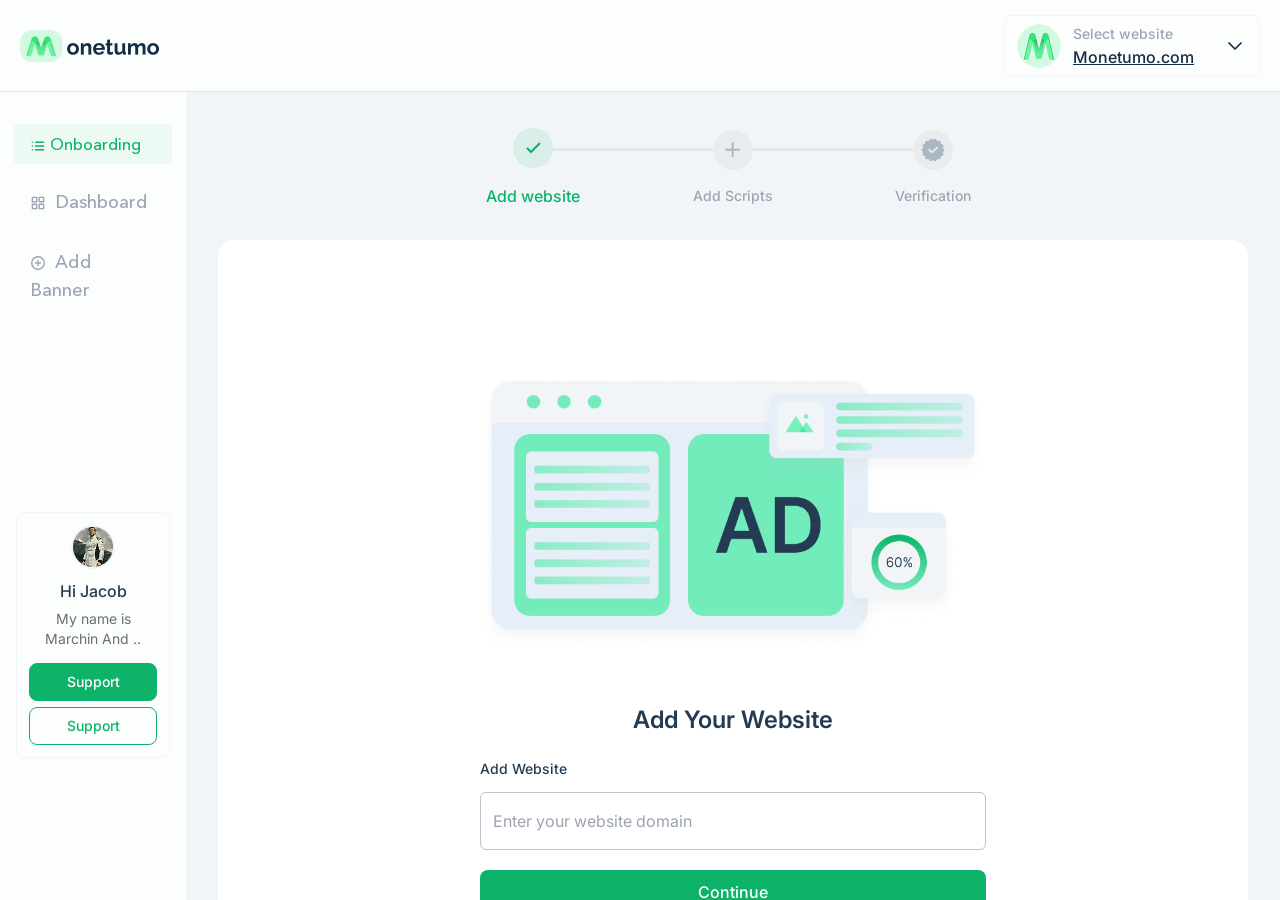
==== src/add-website.html @ 699608ba "first commit" ====
<!DOCTYPE html>
<html lang="en">
  <head>
    <meta charset="UTF-8" />
    <meta name="viewport" content="width=device-width, initial-scale=1.0" />
    <link rel="stylesheet" href="./output.css" />
    <title>Monetumo | Add Website</title>
    <!-- Favicon -->
    <link
      rel="icon"
      href="./images/fav.svg"
      sizes="16x16 32x32 48x48"
      type="image/x-icon"
    />
    <link
      rel="icon"
      href="./images/fav-16.png"
      sizes="16x16"
      type="image/png"
    />
    <link
      rel="icon"
      href="./images/fav-32.png"
      sizes="32x32"
      type="image/png"
    />
    <link
      rel="icon"
      href="./images/fav-32.png"
      sizes="192x192"
      type="image/png"
    />
    <link rel="preconnect" href="https://fonts.googleapis.com" />
    <link rel="preconnect" href="https://fonts.gstatic.com" crossorigin />
    <link
      href="https://fonts.googleapis.com/css2?family=Inter:ital,opsz,wght@0,14..32,100..900;1,14..32,100..900&display=swap"
      rel="stylesheet"
    />
    <style>
      @font-face {
        font-family: "Avenir Next Cyr Medium";
        src: url("./font/Avenir Next Cyr Medium.ttf") format("truetype");
      }
      body {
        font-family: "Inter", sans-serif;
      }
      .bg-custom-white {
        background-color: #fcfefd !important;
      }
      #profileMenu {
        z-index: 999 !important;
      }
    </style>
  </head>

  <body class="h-screen overflow-hidden bg-[#F1F5F8]">
    <!-- Header -->
    <header
      id="header"
      class="fixed top-0 left-0 right-0 h-[92px] bg-custom-white z-50 flex items-center justify-between px-5 border-b border-gray-200 transition-transform duration-300"
    >
      <div
        class="w-full flex justify-between items-center h-[76px] md:h-[92px]"
      >
        <!-- logo -->
        <div class="flex flex-row items-center gap-4">
          <button id="menuBtn" class="md:hidden">
            <svg
              xmlns="http://www.w3.org/2000/svg"
              width="24"
              height="24"
              viewBox="0 0 24 24"
              fill="none"
            >
              <path
                d="M21 12H3"
                stroke="#132D46"
                stroke-width="2"
                stroke-linecap="round"
                stroke-linejoin="round"
              />
              <path
                d="M21 6H3"
                stroke="#132D46"
                stroke-width="2"
                stroke-linecap="round"
                stroke-linejoin="round"
              />
              <path
                d="M21 18H3"
                stroke="#132D46"
                stroke-width="2"
                stroke-linecap="round"
                stroke-linejoin="round"
              />
            </svg>
          </button>

          <a href="#" class="inline-block md:hidden"
            ><img src="./images/mobile-logos.png" alt="dashboard-logo"
          /></a>
          <a href="#" class="hidden md:inline-block"
            ><img src="./images/dashboard-logo.png" alt="dashboard-logo"
          /></a>
        </div>
        <!-- dropdown -->
        <div class="relative w-64 md:inline-block hidden" id="dropdownWrapper">
          <!-- Dropdown Button -->
          <button
            id="dropdownBtn"
            class="flex items-center justify-between w-full px-3 py-2 bg-white border border-[#F1F5F8] rounded-lg text-gray-700 max-w-[256px]"
          >
            <div id="dropdownLabel" class="flex items-center justify-start">
              <div class="mr-3">
                <img
                  src="./images/profile.png"
                  class="w-[44px] h-[44px] rounded-full"
                  alt=""
                />
              </div>
              <div class="flex flex-col items-start gap-[8px]">
                <span
                  class="text-[#9EA4B4] text-sm font-medium text-start leading-none"
                  >Select website</span
                >
                <span
                  class="text-[#132D46] text-base font-medium text-start leading-none underline decoration decoration-offset-6"
                  >Monetumo.com</span
                >
              </div>
            </div>
            <svg
              id="dropdownIcon"
              class="w-6 h-6 text-gray-500 transform transition-transform duration-200"
              fill="none"
              stroke="currentColor"
              viewBox="0 0 28 28"
            >
              <path
                d="M7 10.5L14 17.5L21 10.5"
                stroke="#132D46"
                stroke-width="2"
                stroke-linecap="round"
                stroke-linejoin="round"
              />
            </svg>
          </button>

          <!-- Dropdown Menu -->
          <div
            id="dropdownMenu"
            class="absolute left-0 w-full mt-2 bg-custom-white rounded-lg shadow-lg hidden z-10"
          >
            <!-- Option -->
            <button
              class="flex items-center justify-start gap-3 rounded-t-lg w-full p-3 hover:bg-gray-100"
            >
              <div class="">
                <img
                  src="./images/profile.png"
                  class="w-[44px] h-[44px] rounded-full"
                  alt=""
                />
              </div>
              <div class="flex flex-col items-start gap-[8px]">
                <span
                  class="text-[#6A6E79] text-base font-normal text-start leading-none"
                  >Monetumo.com</span
                >
              </div>
            </button>

            <button
              class="flex items-center gap-3 w-full p-3 bg-[#9EA4B4]/10 hover:bg-[#9EA4B4]/10"
            >
              <div class="">
                <img
                  src="./images/profile.png"
                  class="w-[44px] h-[44px] rounded-full"
                  alt=""
                />
              </div>
              <div class="flex flex-col items-start gap-[8px]">
                <span
                  class="text-[#132D46] text-base font-medium text-start leading-none underline decoration decoration-offset-6"
                  >Monetumo.com</span
                >
              </div>
            </button>

            <button
              class="flex items-center gap-3 w-full p-3 hover:bg-gray-100"
            >
              <div class="">
                <img
                  src="./images/profile.png"
                  class="w-[44px] h-[44px] rounded-full"
                  alt=""
                />
              </div>
              <div class="flex flex-col items-start gap-[8px]">
                <span
                  class="text-[#6A6E79] text-base font-normal text-start leading-none"
                  >Monetumo.com</span
                >
              </div>
            </button>

            <!-- Add New -->
            <button
              class="w-full px-3 py-2 text-base text-[#ffffff] bg-[#0DB368] rounded-lg hover:bg-green-600"
            >
              + Add New
            </button>
          </div>
        </div>
        <!-- Dropdown Component -->
        <div class="relative max-w-[160px] md:hidden dropdown-wrapper">
          <!-- Dropdown Button -->
          <button
            class="flex items-end justify-end w-full placeholder:bg-white rounded-lg max-w-[160px] dropdown-btn"
          >
            <div class="flex items-center justify-start">
              <div>
                <img
                  src="./images/property-profile.png"
                  class="w-[44px] h-[44px] rounded-full"
                  alt=""
                />
              </div>
            </div>
          </button>

          <!-- Dropdown Menu -->
          <div
            class="absolute bg-custom-white right-0 w-full mt-3 bg-white rounded-lg hidden dropdown-menu shadow-sm z-10 min-w-[160px]"
          >
            <button
              class="flex items-center justify-start rounded-t-lg w-full py-3 px-4 hover:bg-[#F1F5F8]"
            >
              <span
                class="text-[#132D46] text-sm font-medium text-start leading-none"
                >Profile</span
              >
            </button>
            <button
              class="flex items-center w-full rounded-b-lg py-3 px-4 hover:bg-[#F1F5F8]"
            >
              <span
                class="text-[#132D46] text-sm font-medium text-start leading-none"
                >Setting</span
              >
            </button>
          </div>
        </div>
      </div>
    </header>
    <!-- Mobile Off-Canvas Menu -->
    <div id="mobileMenu" class="fixed inset-0 bg-custom-white hidden z-50">
      <!-- Menu Panel -->
      <div
        id="menuPanel"
        class="absolute top-0 left-0 h-screen w-full bg-white transform -translate-x-full transition-transform duration-300 flex flex-col px-4 pb-4 pt-4"
      >
        <!-- Header inside Menu Panel -->
        <div
          class="relative flex justify-between items-center h-[76px] w-full pb-4 border-b border-[#E6EFF7]/70"
        >
          <!-- Logo and Close Button -->
          <div class="flex flex-row items-center gap-4">
            <button id="closeMenu" class="w-6 h-6">
              <svg
                xmlns="http://www.w3.org/2000/svg"
                width="24"
                height="24"
                viewBox="0 0 24 24"
                fill="none"
              >
                <path
                  d="M18 6L6 18"
                  stroke="#132D46"
                  stroke-width="2"
                  stroke-linecap="round"
                  stroke-linejoin="round"
                />
                <path
                  d="M6 6L18 18"
                  stroke="#132D46"
                  stroke-width="2"
                  stroke-linecap="round"
                  stroke-linejoin="round"
                />
              </svg>
            </button>
            <a href="#" class="inline-block md:hidden">
              <img
                src="./images/mobile-logos.png"
                alt="dashboard-logo"
                class="h-8"
              />
            </a>
          </div>

          <!-- Profile Dropdown -->
          <div class="relative">
            <button id="profileBtn" class="rounded-full">
              <div>
                <img
                  src="./images/property-profile.png"
                  class="w-[44px] h-[44px] rounded-full"
                  alt=""
                />
              </div>
            </button>
            <div
              id="profileMenu"
              class="absolute right-0 mt-3 w-40 bg-custom-white rounded-lg shadow-lg hidden transition-all duration-200"
            >
              <button
                class="w-full py-3 px-4 text-sm bg-custom-white hover:bg-gray-100 rounded-t-lg text-left"
              >
                Profile
              </button>
              <button
                class="w-full py-3 px-4 text-sm bg-custom-white hover:bg-gray-100 rounded-b-lg text-left"
              >
                Settings
              </button>
            </div>
          </div>
        </div>

        <!-- Menu Links -->
        <nav class="pt-8 pb-4 h-full relative">
          <div class="flex flex-col space-y-3">
            <a
              href="#"
              class="block text-base text-[#0DB368] hover:text-[#9EA4B4] group px-4 py-2 rounded-[4px] bg-[rgb(13_179_104_/_6%)]"
              ><svg
                xmlns="http://www.w3.org/2000/svg"
                viewBox="0 0 16 17"
                fill="none"
                class="w-4 h-4 stroke-[#0DB368] inline-block mr-[4px]"
              >
                <path
                  d="M5.3335 4.5H14.0002"
                  stroke-width="1.5"
                  stroke-linecap="round"
                  stroke-linejoin="round"
                />
                <path
                  d="M5.3335 8.5H14.0002"
                  stroke-width="1.5"
                  stroke-linecap="round"
                  stroke-linejoin="round"
                />
                <path
                  d="M5.3335 12.5H14.0002"
                  stroke-width="1.5"
                  stroke-linecap="round"
                  stroke-linejoin="round"
                />
                <path
                  d="M2 4.5H2.00667"
                  stroke-width="1.5"
                  stroke-linecap="round"
                  stroke-linejoin="round"
                />
                <path
                  d="M2 8.5H2.00667"
                  stroke-width="1.5"
                  stroke-linecap="round"
                  stroke-linejoin="round"
                />
                <path
                  d="M2 12.5H2.00667"
                  stroke-width="1.5"
                  stroke-linecap="round"
                  stroke-linejoin="round"
                /></svg
              ><span class="font-avenir">Onboarding</span></a
            >
            <a
              href="#"
              class="block text-lg hover:text-base text-[#9EA4B4] hover:text-[#0DB368] group px-4 py-2 rounded-[4px] hover:bg-[rgb(13_179_104_/_6%)]"
            >
              <svg
                xmlns="http://www.w3.org/2000/svg"
                viewBox="0 0 16 17"
                fill="none"
                class="w-4 h-4 stroke-[#9EA4B4] group-hover:stroke-[#0DB368] inline-block mr-[4px]"
              >
                <path
                  d="M6.66667 2.5H2V7.16667H6.66667V2.5Z"
                  stroke-width="1.5"
                  stroke-linecap="round"
                  stroke-linejoin="round"
                />
                <path
                  d="M14.0002 2.5H9.3335V7.16667H14.0002V2.5Z"
                  stroke-width="1.5"
                  stroke-linecap="round"
                  stroke-linejoin="round"
                />
                <path
                  d="M14.0002 9.83337H9.3335V14.5H14.0002V9.83337Z"
                  stroke-width="1.5"
                  stroke-linecap="round"
                  stroke-linejoin="round"
                />
                <path
                  d="M6.66667 9.83337H2V14.5H6.66667V9.83337Z"
                  stroke-width="1.5"
                  stroke-linecap="round"
                  stroke-linejoin="round"
                />
              </svg>
              <span class="font-avenir">Dashboard</span></a
            >
            <a
              href="#"
              class="block text-lg hover:text-base text-[#9EA4B4] hover:text-[#0DB368] group px-4 py-2 rounded-[4px] hover:bg-[rgb(13_179_104_/_6%)]"
            >
              <svg
                xmlns="http://www.w3.org/2000/svg"
                viewBox="0 0 16 17"
                fill="none"
                class="w-4 h-4 stroke-[#9EA4B4] group-hover:stroke-[#0DB368] inline-block mr-[4px]"
              >
                <path
                  d="M8.00016 15.1667C11.6821 15.1667 14.6668 12.1819 14.6668 8.50004C14.6668 4.81814 11.6821 1.83337 8.00016 1.83337C4.31826 1.83337 1.3335 4.81814 1.3335 8.50004C1.3335 12.1819 4.31826 15.1667 8.00016 15.1667Z"
                  stroke-width="1.5"
                  stroke-linecap="round"
                  stroke-linejoin="round"
                />
                <path
                  d="M8 5.83337V11.1667"
                  stroke-width="1.5"
                  stroke-linecap="round"
                  stroke-linejoin="round"
                />
                <path
                  d="M5.3335 8.5H10.6668"
                  stroke-width="1.5"
                  stroke-linecap="round"
                  stroke-linejoin="round"
                />
              </svg>
              <span class="font-avenir">Add Banner</span></a
            >
          </div>
          <div class="mt-8 absolute left-0 bottom-4 w-full">
            <div
              class="border border-[#F1F5F8] p-4 rounded-lg bg-white w-full flex flex-col items-center gap-[12px]"
            >
              <div class="flex flex-col items-center">
                <div>
                  <img src="./images/profile-picture.png" alt="rocket" />
                </div>
                <h4
                  class="text-[#243C53] text-base font-medium mt-[12px] mb-[4px]"
                >
                  Hi Jacob
                </h4>
                <p class="text-[#6A6E79] text-sm font-normal text-center">
                  My name is Marchin And ..
                </p>
              </div>
              <div class="space-y-[6px] text-center w-full">
                <a
                  href="#"
                  class="bg-[#0DB368] text-[#ffffff] font-medium text-sm text-white rounded-lg py-2 w-full text-center block border border-[#0DB368]"
                >
                  Support
                </a>
                <a
                  href="#"
                  class="bg-white text-[#0DB368] font-medium text-sm text-white rounded-lg py-2 w-full text-center block border border-[#0DB368]"
                >
                  Support
                </a>
              </div>
            </div>
          </div>
        </nav>
      </div>
    </div>

    <!-- main -->
    <div class="flex pt-[92px] h-full">
      <!-- Sidebar -->
      <aside
        class="hidden md:block w-[186px] fixed top-[76px] md:top-[92px] left-0 h-[calc(100vh-76px)] md:h-[calc(100vh-92px)] bg-custom-white overflow-y-auto z-10"
      >
        <nav class="px-[14px] py-[32px] h-full relative">
          <div class="flex flex-col space-y-4">
            <a
              href="#"
              class="block text-base text-[#0DB368] hover:text-[#9EA4B4] group px-4 py-2 rounded-[4px] bg-[rgb(13_179_104_/_6%)]"
              ><svg
                xmlns="http://www.w3.org/2000/svg"
                viewBox="0 0 16 17"
                fill="none"
                class="w-4 h-4 stroke-[#0DB368] inline-block mr-[4px]"
              >
                <path
                  d="M5.3335 4.5H14.0002"
                  stroke-width="1.5"
                  stroke-linecap="round"
                  stroke-linejoin="round"
                />
                <path
                  d="M5.3335 8.5H14.0002"
                  stroke-width="1.5"
                  stroke-linecap="round"
                  stroke-linejoin="round"
                />
                <path
                  d="M5.3335 12.5H14.0002"
                  stroke-width="1.5"
                  stroke-linecap="round"
                  stroke-linejoin="round"
                />
                <path
                  d="M2 4.5H2.00667"
                  stroke-width="1.5"
                  stroke-linecap="round"
                  stroke-linejoin="round"
                />
                <path
                  d="M2 8.5H2.00667"
                  stroke-width="1.5"
                  stroke-linecap="round"
                  stroke-linejoin="round"
                />
                <path
                  d="M2 12.5H2.00667"
                  stroke-width="1.5"
                  stroke-linecap="round"
                  stroke-linejoin="round"
                /></svg
              ><span class="font-avenir">Onboarding</span></a
            >
            <a
              href="#"
              class="block text-lg hover:text-base text-[#9EA4B4] hover:text-[#0DB368] group px-4 py-2 rounded-[4px] hover:bg-[rgb(13_179_104_/_6%)]"
            >
              <svg
                xmlns="http://www.w3.org/2000/svg"
                viewBox="0 0 16 17"
                fill="none"
                class="w-4 h-4 stroke-[#9EA4B4] group-hover:stroke-[#0DB368] inline-block mr-[4px]"
              >
                <path
                  d="M6.66667 2.5H2V7.16667H6.66667V2.5Z"
                  stroke-width="1.5"
                  stroke-linecap="round"
                  stroke-linejoin="round"
                />
                <path
                  d="M14.0002 2.5H9.3335V7.16667H14.0002V2.5Z"
                  stroke-width="1.5"
                  stroke-linecap="round"
                  stroke-linejoin="round"
                />
                <path
                  d="M14.0002 9.83337H9.3335V14.5H14.0002V9.83337Z"
                  stroke-width="1.5"
                  stroke-linecap="round"
                  stroke-linejoin="round"
                />
                <path
                  d="M6.66667 9.83337H2V14.5H6.66667V9.83337Z"
                  stroke-width="1.5"
                  stroke-linecap="round"
                  stroke-linejoin="round"
                />
              </svg>
              <span class="font-avenir">Dashboard</span></a
            >
            <a
              href="#"
              class="block text-lg hover:text-base text-[#9EA4B4] hover:text-[#0DB368] group px-4 py-2 rounded-[4px] hover:bg-[rgb(13_179_104_/_6%)]"
            >
              <svg
                xmlns="http://www.w3.org/2000/svg"
                viewBox="0 0 16 17"
                fill="none"
                class="w-4 h-4 stroke-[#9EA4B4] group-hover:stroke-[#0DB368] inline-block mr-[4px]"
              >
                <path
                  d="M8.00016 15.1667C11.6821 15.1667 14.6668 12.1819 14.6668 8.50004C14.6668 4.81814 11.6821 1.83337 8.00016 1.83337C4.31826 1.83337 1.3335 4.81814 1.3335 8.50004C1.3335 12.1819 4.31826 15.1667 8.00016 15.1667Z"
                  stroke-width="1.5"
                  stroke-linecap="round"
                  stroke-linejoin="round"
                />
                <path
                  d="M8 5.83337V11.1667"
                  stroke-width="1.5"
                  stroke-linecap="round"
                  stroke-linejoin="round"
                />
                <path
                  d="M5.3335 8.5H10.6668"
                  stroke-width="1.5"
                  stroke-linecap="round"
                  stroke-linejoin="round"
                />
              </svg>
              <span class="font-avenir">Add Banner</span></a
            >
          </div>
          <div class="mt-8 absolute left-0 bottom-[142px] w-full px-4">
            <div
              class="border border-[#F1F5F8] p-3 rounded-lg bg-white w-full flex flex-col items-center gap-[14px]"
            >
              <div class="flex flex-col items-center">
                <div>
                  <img src="./images/profile-picture.png" alt="rocket" />
                </div>
                <h4
                  class="text-[#243C53] text-base font-medium mt-[10px] mb-[6px]"
                >
                  Hi Jacob
                </h4>
                <p class="text-[#6A6E79] text-sm font-normal text-center">
                  My name is Marchin And ..
                </p>
              </div>
              <div class="space-y-[6px] text-center w-full">
                <a
                  href="#"
                  class="bg-[#0DB368] text-[#ffffff] font-medium text-sm text-white rounded-lg py-2 w-full text-center block border border-[#0DB368]"
                >
                  Support
                </a>
                <a
                  href="#"
                  class="bg-white text-[#0DB368] font-medium text-sm text-white rounded-lg py-2 w-full text-center block border border-[#0DB368]"
                >
                  Support
                </a>
              </div>
            </div>
          </div>
        </nav>
      </aside>

      <!-- Main content -->
      <main
        class="flex-1 ml-0 md:ml-[186px] overflow-y-auto h-[calc(100vh-76px)] md:h-[calc(100vh-92px)] px-4 py-5 md:px-[32px] md:py-[36px]"
      >
        <section class="w-full">
          <div
            class="relative mb-[53px] md:mb-[32px] flex items-center justify-between max-w-[600px] mx-auto"
          >
            <!-- horizontal line -->
            <div
              class="absolute top-[25%] left-[20%] right-[20%] h-[2px] md:h-[3px] bg-[#E5E7EB] -z-10"
            ></div>

            <!-- 1 -->
            <div
              class="flex flex-col items-center gap-3 md:gap-4 w-1/3 md:min-w-[200px]"
            >
              <div
                class="bg-[rgba(13_179_104/_0.10)] min-w-8 min-h-8 md:min-h-10 rounded-full md:min-w-10 z-10 flex justify-center items-center"
              >
                <svg
                  xmlns="http://www.w3.org/2000/svg"
                  width="15"
                  height="12"
                  viewBox="0 0 15 12"
                  fill="none"
                >
                  <path
                    d="M4.99997 8.58603L1.70697 5.29303L0.292969 6.70703L4.99997 11.414L14.707 1.70703L13.293 0.29303L4.99997 8.58603Z"
                    fill="#0DB368"
                  />
                </svg>
              </div>
              <span class="text-sm md:text-base text-[#0DB368] font-medium"
                >Add website</span
              >
            </div>

            <!-- 2 -->
            <div
              class="flex flex-col items-center gap-3 md:gap-4 w-1/3 md:min-w-[200px]"
            >
              <div
                class="bg-[#E9ECEE] min-w-8 min-h-8 md:min-h-10 rounded-full md:min-w-10 z-10 flex justify-center items-center"
              >
                <svg
                  xmlns="http://www.w3.org/2000/svg"
                  width="16"
                  height="16"
                  viewBox="0 0 16 16"
                  fill="none"
                >
                  <path
                    d="M1 7.66669H14.3333"
                    stroke="#ABB7C2"
                    stroke-width="2"
                    stroke-linecap="round"
                    stroke-linejoin="round"
                  />
                  <path
                    d="M7.6665 1V14.3333"
                    stroke="#ABB7C2"
                    stroke-width="2"
                    stroke-linecap="round"
                    stroke-linejoin="round"
                  />
                </svg>
              </div>
              <span class="text-sm text-[#9EA4B4] font-medium"
                >Add Scripts</span
              >
            </div>

            <!-- 3 -->
            <div
              class="flex flex-col items-center gap-3 md:gap-4 w-1/3 md:min-w-[200px]"
            >
              <div
                class="bg-[#E9ECEE] min-w-8 min-h-8 md:min-h-10 rounded-full md:min-w-10 z-10 flex justify-center items-center"
              >
                <svg
                  xmlns="http://www.w3.org/2000/svg"
                  width="24"
                  height="24"
                  viewBox="0 0 24 24"
                  fill="none"
                >
                  <path
                    fill-rule="evenodd"
                    clip-rule="evenodd"
                    d="M15.3505 1.36517C15.4066 1.43778 15.4555 1.51567 15.4966 1.59774L15.6621 1.92854C16.0186 2.64105 16.8114 3.02283 17.5907 2.85731L17.9525 2.78046C18.718 2.61788 19.4704 3.10663 19.6329 3.87211C19.652 3.96188 19.6623 4.05329 19.6637 4.14506L19.6693 4.51491C19.6813 5.31153 20.23 5.99947 21.0039 6.18848L21.3633 6.27624C22.1235 6.46189 22.5892 7.22866 22.4036 7.98888C22.3818 8.07803 22.3514 8.16486 22.3129 8.24814L22.1574 8.58379C21.8227 9.30675 22.0185 10.1646 22.6338 10.6707L22.9194 10.9057C23.5238 11.4028 23.6108 12.2957 23.1137 12.9001C23.0554 12.971 22.9903 13.036 22.9194 13.0943L22.6338 13.3293C22.0185 13.8354 21.8227 14.6932 22.1574 15.4162L22.3129 15.7519C22.6417 16.462 22.3326 17.3042 21.6225 17.633C21.5392 17.6716 21.4524 17.702 21.3633 17.7238L21.0039 17.8115C20.23 18.0005 19.6813 18.6885 19.6693 19.4851L19.6637 19.8549C19.6519 20.6374 19.008 21.2621 18.2255 21.2503C18.1337 21.2489 18.0423 21.2386 17.9525 21.2195L17.5907 21.1427C16.8114 20.9772 16.0186 21.359 15.6621 22.0715L15.4966 22.4023C15.1465 23.1021 14.2953 23.3856 13.5954 23.0354C13.5133 22.9943 13.4354 22.9454 13.3628 22.8893L13.0702 22.6631C12.4399 22.1758 11.5599 22.1758 10.9296 22.6631L10.637 22.8893C10.0178 23.3679 9.12793 23.254 8.64932 22.6348C8.59319 22.5622 8.54425 22.4843 8.50319 22.4023L8.33768 22.0715C7.98118 21.359 7.18841 20.9772 6.40908 21.1427L6.04725 21.2195C5.28177 21.3821 4.52943 20.8934 4.36686 20.1279C4.34779 20.0381 4.33749 19.9467 4.3361 19.8549L4.33051 19.4851C4.31846 18.6885 3.76985 18.0005 2.99587 17.8115L2.63654 17.7238C1.87633 17.5381 1.41055 16.7713 1.59621 16.0111C1.61798 15.922 1.64836 15.8351 1.68693 15.7519L1.84236 15.4162C2.17715 14.6932 1.98135 13.8354 1.36603 13.3293L1.08036 13.0943C0.475981 12.5972 0.389024 11.7043 0.886134 11.0999C0.944433 11.029 1.00948 10.964 1.08036 10.9057L1.36603 10.6707C1.98135 10.1646 2.17715 9.30675 1.84236 8.58379L1.68693 8.24814C1.35809 7.53803 1.66717 6.69579 2.37728 6.36696C2.46056 6.32839 2.54739 6.29801 2.63654 6.27624L2.99587 6.18848C3.76985 5.99947 4.31846 5.31153 4.33051 4.51491L4.3361 4.14506C4.34794 3.36259 4.99184 2.73787 5.77431 2.74971C5.86607 2.75109 5.95748 2.76139 6.04725 2.78046L6.40908 2.85731C7.18841 3.02283 7.98118 2.64105 8.33768 1.92854L8.50319 1.59774C8.85335 0.897901 9.70454 0.614428 10.4044 0.964588C10.4865 1.00565 10.5644 1.05459 10.637 1.11072L10.9296 1.33695C11.5599 1.82422 12.4399 1.82422 13.0702 1.33695L13.3628 1.11072C13.982 0.632117 14.8719 0.746035 15.3505 1.36517ZM16.6323 9.05247C16.2834 8.74034 15.7534 8.74821 15.4139 9.07057L11.7345 12.5645C11.3332 12.9456 10.705 12.9497 10.2987 12.574L8.75804 11.1494C8.37289 10.7933 7.77415 10.8088 7.40794 11.1844C7.39063 11.2021 7.3741 11.2206 7.35838 11.2398C7.05553 11.6091 7.10943 12.154 7.47877 12.4569L9.98093 14.5086C10.6696 15.0732 11.6725 15.0307 12.3108 14.4097L16.656 10.1827C16.6688 10.1703 16.6812 10.1574 16.6931 10.144C16.9777 9.82584 16.9505 9.33713 16.6323 9.05247Z"
                    fill="#ABB7C2"
                  />
                </svg>
              </div>
              <span class="text-sm text-[#9EA4B4] font-medium"
                >Verification</span
              >
            </div>
          </div>

          <!-- card -->
          <div
            class="w-full bg-[#ffffff] rounded-2xl px-4 py-5 md:pt-[135px] md:pb-[151px]"
          >
            <div
              class="w-full md:max-w-[506px] mx-auto flex flex-col items-center justify-center"
            >
              <!-- Illustration -->
              <div class="pb-8 md:pb-[52px]">
                <img
                  src="./images/ads-illustration.png"
                  alt="Ads illustration"
                  class="w-full mx-auto"
                />
              </div>

              <!-- Content -->
              <div class="w-full text-center space-y-4 md:space-y-5">
                <h1 class="text-xl md:text-2xl font-semibold text-[#243C53]">
                  Add Your Website
                </h1>
                <div class="text-start space-y-[12px]">
                  <label
                    for="websiteDomain"
                    class="text-sm text-[#243C53] font-medium"
                    >Add Website</label
                  >
                  <input
                    type="text"
                    id="websiteDomain"
                    placeholder="Enter your website domain"
                    class="w-full rounded-md px-3 py-4 mb-4 text-base text-[#BEC2CC] border border-[#BEC2CC] focus:outline-none focus:ring-2 focus:ring-[#0DB368] focus:border-transparent"
                  />
                </div>
                <button
                  class="bg-[#0DB368] hover:bg-green-600 text-[#ffffff] px-6 py-[10px] text-base font-medium rounded-lg w-full"
                >
                  Continue
                </button>
              </div>
            </div>
          </div>
        </section>
      </main>
    </div>
    <script>
      const dropdownBtn = document.getElementById("dropdownBtn");
      const dropdownMenu = document.getElementById("dropdownMenu");
      const dropdownIcon = document.getElementById("dropdownIcon");

      dropdownBtn.addEventListener("click", () => {
        dropdownMenu.classList.toggle("hidden");
        dropdownIcon.classList.toggle("rotate-180");
      });

      // Optional: close when clicking outside
      document.addEventListener("click", (e) => {
        if (
          !dropdownBtn.contains(e.target) &&
          !dropdownMenu.contains(e.target)
        ) {
          dropdownMenu.classList.add("hidden");
          dropdownIcon.classList.remove("rotate-180");
        }
      });

      // Find all dropdown wrappers
      document.querySelectorAll(".dropdown-wrapper").forEach((wrapper) => {
        const btn = wrapper.querySelector(".dropdown-btn");
        const menu = wrapper.querySelector(".dropdown-menu");
        const icon = wrapper.querySelector(".dropdown-icon");

        btn.addEventListener("click", (e) => {
          e.stopPropagation(); // Prevent closing immediately
          menu.classList.toggle("hidden");
          icon.classList.toggle("rotate-180");
        });

        // Close when clicking outside
        document.addEventListener("click", (e) => {
          if (!wrapper.contains(e.target)) {
            menu.classList.add("hidden");
            icon.classList.remove("rotate-180");
          }
        });
      });

      // Off-Canvas Menu
      const menuBtn = document.getElementById("menuBtn");
      const closeMenu = document.getElementById("closeMenu");
      const mobileMenu = document.getElementById("mobileMenu");
      const menuPanel = document.getElementById("menuPanel");
      const header = document.getElementById("header");

      // Open menu
      menuBtn.addEventListener("click", () => {
        mobileMenu.classList.remove("hidden");
        menuPanel.classList.remove("-translate-x-full");
        menuPanel.classList.add("translate-x-0");
        header.classList.add("-translate-y-full"); // hide header
      });

      // Close menu function
      const close = () => {
        menuPanel.classList.remove("translate-x-0");
        menuPanel.classList.add("-translate-x-full");
        header.classList.remove("-translate-y-full"); // show header
        setTimeout(() => mobileMenu.classList.add("hidden"), 300);
      };

      closeMenu.addEventListener("click", close);
      mobileMenu.addEventListener("click", (e) => {
        if (e.target === mobileMenu) close();
      });

      // Profile Dropdown
      const profileBtn = document.getElementById("profileBtn");
      const profileMenu = document.getElementById("profileMenu");

      profileBtn.addEventListener("click", (e) => {
        e.stopPropagation(); // prevent closing menu
        profileMenu.classList.toggle("hidden");
      });

      // Close dropdown when clicking outside
      document.addEventListener("click", (e) => {
        if (!profileBtn.contains(e.target) && !profileMenu.contains(e.target)) {
          profileMenu.classList.add("hidden");
        }
      });
    </script>
  </body>
</html>
---- src/output.css ----
/*
! tailwindcss v3.4.4 | MIT License | https://tailwindcss.com
*/

/*
1. Prevent padding and border from affecting element width. (https://github.com/mozdevs/cssremedy/issues/4)
2. Allow adding a border to an element by just adding a border-width. (https://github.com/tailwindcss/tailwindcss/pull/116)
*/

*,
::before,
::after {
  box-sizing: border-box;
  /* 1 */
  border-width: 0;
  /* 2 */
  border-style: solid;
  /* 2 */
  border-color: #e5e7eb;
  /* 2 */
}

::before,
::after {
  --tw-content: '';
}

/*
1. Use a consistent sensible line-height in all browsers.
2. Prevent adjustments of font size after orientation changes in iOS.
3. Use a more readable tab size.
4. Use the user's configured `sans` font-family by default.
5. Use the user's configured `sans` font-feature-settings by default.
6. Use the user's configured `sans` font-variation-settings by default.
7. Disable tap highlights on iOS
*/

html,
:host {
  line-height: 1.5;
  /* 1 */
  -webkit-text-size-adjust: 100%;
  /* 2 */
  -moz-tab-size: 4;
  /* 3 */
  -o-tab-size: 4;
     tab-size: 4;
  /* 3 */
  font-family: ui-sans-serif, system-ui, sans-serif, "Apple Color Emoji", "Segoe UI Emoji", "Segoe UI Symbol", "Noto Color Emoji";
  /* 4 */
  font-feature-settings: normal;
  /* 5 */
  font-variation-settings: normal;
  /* 6 */
  -webkit-tap-highlight-color: transparent;
  /* 7 */
}

/*
1. Remove the margin in all browsers.
2. Inherit line-height from `html` so users can set them as a class directly on the `html` element.
*/

body {
  margin: 0;
  /* 1 */
  line-height: inherit;
  /* 2 */
}

/*
1. Add the correct height in Firefox.
2. Correct the inheritance of border color in Firefox. (https://bugzilla.mozilla.org/show_bug.cgi?id=190655)
3. Ensure horizontal rules are visible by default.
*/

hr {
  height: 0;
  /* 1 */
  color: inherit;
  /* 2 */
  border-top-width: 1px;
  /* 3 */
}

/*
Add the correct text decoration in Chrome, Edge, and Safari.
*/

abbr:where([title]) {
  -webkit-text-decoration: underline dotted;
          text-decoration: underline dotted;
}

/*
Remove the default font size and weight for headings.
*/

h1,
h2,
h3,
h4,
h5,
h6 {
  font-size: inherit;
  font-weight: inherit;
}

/*
Reset links to optimize for opt-in styling instead of opt-out.
*/

a {
  color: inherit;
  text-decoration: inherit;
}

/*
Add the correct font weight in Edge and Safari.
*/

b,
strong {
  font-weight: bolder;
}

/*
1. Use the user's configured `mono` font-family by default.
2. Use the user's configured `mono` font-feature-settings by default.
3. Use the user's configured `mono` font-variation-settings by default.
4. Correct the odd `em` font sizing in all browsers.
*/

code,
kbd,
samp,
pre {
  font-family: ui-monospace, SFMono-Regular, Menlo, Monaco, Consolas, "Liberation Mono", "Courier New", monospace;
  /* 1 */
  font-feature-settings: normal;
  /* 2 */
  font-variation-settings: normal;
  /* 3 */
  font-size: 1em;
  /* 4 */
}

/*
Add the correct font size in all browsers.
*/

small {
  font-size: 80%;
}

/*
Prevent `sub` and `sup` elements from affecting the line height in all browsers.
*/

sub,
sup {
  font-size: 75%;
  line-height: 0;
  position: relative;
  vertical-align: baseline;
}

sub {
  bottom: -0.25em;
}

sup {
  top: -0.5em;
}

/*
1. Remove text indentation from table contents in Chrome and Safari. (https://bugs.chromium.org/p/chromium/issues/detail?id=999088, https://bugs.webkit.org/show_bug.cgi?id=201297)
2. Correct table border color inheritance in all Chrome and Safari. (https://bugs.chromium.org/p/chromium/issues/detail?id=935729, https://bugs.webkit.org/show_bug.cgi?id=195016)
3. Remove gaps between table borders by default.
*/

table {
  text-indent: 0;
  /* 1 */
  border-color: inherit;
  /* 2 */
  border-collapse: collapse;
  /* 3 */
}

/*
1. Change the font styles in all browsers.
2. Remove the margin in Firefox and Safari.
3. Remove default padding in all browsers.
*/

button,
input,
optgroup,
select,
textarea {
  font-family: inherit;
  /* 1 */
  font-feature-settings: inherit;
  /* 1 */
  font-variation-settings: inherit;
  /* 1 */
  font-size: 100%;
  /* 1 */
  font-weight: inherit;
  /* 1 */
  line-height: inherit;
  /* 1 */
  letter-spacing: inherit;
  /* 1 */
  color: inherit;
  /* 1 */
  margin: 0;
  /* 2 */
  padding: 0;
  /* 3 */
}

/*
Remove the inheritance of text transform in Edge and Firefox.
*/

button,
select {
  text-transform: none;
}

/*
1. Correct the inability to style clickable types in iOS and Safari.
2. Remove default button styles.
*/

button,
input:where([type='button']),
input:where([type='reset']),
input:where([type='submit']) {
  -webkit-appearance: button;
  /* 1 */
  background-color: transparent;
  /* 2 */
  background-image: none;
  /* 2 */
}

/*
Use the modern Firefox focus style for all focusable elements.
*/

:-moz-focusring {
  outline: auto;
}

/*
Remove the additional `:invalid` styles in Firefox. (https://github.com/mozilla/gecko-dev/blob/2f9eacd9d3d995c937b4251a5557d95d494c9be1/layout/style/res/forms.css#L728-L737)
*/

:-moz-ui-invalid {
  box-shadow: none;
}

/*
Add the correct vertical alignment in Chrome and Firefox.
*/

progress {
  vertical-align: baseline;
}

/*
Correct the cursor style of increment and decrement buttons in Safari.
*/

::-webkit-inner-spin-button,
::-webkit-outer-spin-button {
  height: auto;
}

/*
1. Correct the odd appearance in Chrome and Safari.
2. Correct the outline style in Safari.
*/

[type='search'] {
  -webkit-appearance: textfield;
  /* 1 */
  outline-offset: -2px;
  /* 2 */
}

/*
Remove the inner padding in Chrome and Safari on macOS.
*/

::-webkit-search-decoration {
  -webkit-appearance: none;
}

/*
1. Correct the inability to style clickable types in iOS and Safari.
2. Change font properties to `inherit` in Safari.
*/

::-webkit-file-upload-button {
  -webkit-appearance: button;
  /* 1 */
  font: inherit;
  /* 2 */
}

/*
Add the correct display in Chrome and Safari.
*/

summary {
  display: list-item;
}

/*
Removes the default spacing and border for appropriate elements.
*/

blockquote,
dl,
dd,
h1,
h2,
h3,
h4,
h5,
h6,
hr,
figure,
p,
pre {
  margin: 0;
}

fieldset {
  margin: 0;
  padding: 0;
}

legend {
  padding: 0;
}

ol,
ul,
menu {
  list-style: none;
  margin: 0;
  padding: 0;
}

/*
Reset default styling for dialogs.
*/

dialog {
  padding: 0;
}

/*
Prevent resizing textareas horizontally by default.
*/

textarea {
  resize: vertical;
}

/*
1. Reset the default placeholder opacity in Firefox. (https://github.com/tailwindlabs/tailwindcss/issues/3300)
2. Set the default placeholder color to the user's configured gray 400 color.
*/

input::-moz-placeholder, textarea::-moz-placeholder {
  opacity: 1;
  /* 1 */
  color: #9ca3af;
  /* 2 */
}

input::placeholder,
textarea::placeholder {
  opacity: 1;
  /* 1 */
  color: #9ca3af;
  /* 2 */
}

/*
Set the default cursor for buttons.
*/

button,
[role="button"] {
  cursor: pointer;
}

/*
Make sure disabled buttons don't get the pointer cursor.
*/

:disabled {
  cursor: default;
}

/*
1. Make replaced elements `display: block` by default. (https://github.com/mozdevs/cssremedy/issues/14)
2. Add `vertical-align: middle` to align replaced elements more sensibly by default. (https://github.com/jensimmons/cssremedy/issues/14#issuecomment-634934210)
   This can trigger a poorly considered lint error in some tools but is included by design.
*/

img,
svg,
video,
canvas,
audio,
iframe,
embed,
object {
  display: block;
  /* 1 */
  vertical-align: middle;
  /* 2 */
}

/*
Constrain images and videos to the parent width and preserve their intrinsic aspect ratio. (https://github.com/mozdevs/cssremedy/issues/14)
*/

img,
video {
  max-width: 100%;
  height: auto;
}

/* Make elements with the HTML hidden attribute stay hidden by default */

[hidden] {
  display: none;
}

*, ::before, ::after {
  --tw-border-spacing-x: 0;
  --tw-border-spacing-y: 0;
  --tw-translate-x: 0;
  --tw-translate-y: 0;
  --tw-rotate: 0;
  --tw-skew-x: 0;
  --tw-skew-y: 0;
  --tw-scale-x: 1;
  --tw-scale-y: 1;
  --tw-pan-x:  ;
  --tw-pan-y:  ;
  --tw-pinch-zoom:  ;
  --tw-scroll-snap-strictness: proximity;
  --tw-gradient-from-position:  ;
  --tw-gradient-via-position:  ;
  --tw-gradient-to-position:  ;
  --tw-ordinal:  ;
  --tw-slashed-zero:  ;
  --tw-numeric-figure:  ;
  --tw-numeric-spacing:  ;
  --tw-numeric-fraction:  ;
  --tw-ring-inset:  ;
  --tw-ring-offset-width: 0px;
  --tw-ring-offset-color: #fff;
  --tw-ring-color: rgb(59 130 246 / 0.5);
  --tw-ring-offset-shadow: 0 0 #0000;
  --tw-ring-shadow: 0 0 #0000;
  --tw-shadow: 0 0 #0000;
  --tw-shadow-colored: 0 0 #0000;
  --tw-blur:  ;
  --tw-brightness:  ;
  --tw-contrast:  ;
  --tw-grayscale:  ;
  --tw-hue-rotate:  ;
  --tw-invert:  ;
  --tw-saturate:  ;
  --tw-sepia:  ;
  --tw-drop-shadow:  ;
  --tw-backdrop-blur:  ;
  --tw-backdrop-brightness:  ;
  --tw-backdrop-contrast:  ;
  --tw-backdrop-grayscale:  ;
  --tw-backdrop-hue-rotate:  ;
  --tw-backdrop-invert:  ;
  --tw-backdrop-opacity:  ;
  --tw-backdrop-saturate:  ;
  --tw-backdrop-sepia:  ;
  --tw-contain-size:  ;
  --tw-contain-layout:  ;
  --tw-contain-paint:  ;
  --tw-contain-style:  ;
}

::backdrop {
  --tw-border-spacing-x: 0;
  --tw-border-spacing-y: 0;
  --tw-translate-x: 0;
  --tw-translate-y: 0;
  --tw-rotate: 0;
  --tw-skew-x: 0;
  --tw-skew-y: 0;
  --tw-scale-x: 1;
  --tw-scale-y: 1;
  --tw-pan-x:  ;
  --tw-pan-y:  ;
  --tw-pinch-zoom:  ;
  --tw-scroll-snap-strictness: proximity;
  --tw-gradient-from-position:  ;
  --tw-gradient-via-position:  ;
  --tw-gradient-to-position:  ;
  --tw-ordinal:  ;
  --tw-slashed-zero:  ;
  --tw-numeric-figure:  ;
  --tw-numeric-spacing:  ;
  --tw-numeric-fraction:  ;
  --tw-ring-inset:  ;
  --tw-ring-offset-width: 0px;
  --tw-ring-offset-color: #fff;
  --tw-ring-color: rgb(59 130 246 / 0.5);
  --tw-ring-offset-shadow: 0 0 #0000;
  --tw-ring-shadow: 0 0 #0000;
  --tw-shadow: 0 0 #0000;
  --tw-shadow-colored: 0 0 #0000;
  --tw-blur:  ;
  --tw-brightness:  ;
  --tw-contrast:  ;
  --tw-grayscale:  ;
  --tw-hue-rotate:  ;
  --tw-invert:  ;
  --tw-saturate:  ;
  --tw-sepia:  ;
  --tw-drop-shadow:  ;
  --tw-backdrop-blur:  ;
  --tw-backdrop-brightness:  ;
  --tw-backdrop-contrast:  ;
  --tw-backdrop-grayscale:  ;
  --tw-backdrop-hue-rotate:  ;
  --tw-backdrop-invert:  ;
  --tw-backdrop-opacity:  ;
  --tw-backdrop-saturate:  ;
  --tw-backdrop-sepia:  ;
  --tw-contain-size:  ;
  --tw-contain-layout:  ;
  --tw-contain-paint:  ;
  --tw-contain-style:  ;
}

.pointer-events-none {
  pointer-events: none;
}

.fixed {
  position: fixed;
}

.absolute {
  position: absolute;
}

.relative {
  position: relative;
}

.sticky {
  position: sticky;
}

.inset-0 {
  inset: 0px;
}

.-left-4 {
  left: -1rem;
}

.-left-6 {
  left: -1.5rem;
}

.-left-\[58\%\] {
  left: -58%;
}

.-right-4 {
  right: -1rem;
}

.-right-\[58\%\] {
  right: -58%;
}

.-right-\[6\%\] {
  right: -6%;
}

.bottom-4 {
  bottom: 1rem;
}

.bottom-\[142px\] {
  bottom: 142px;
}

.left-0 {
  left: 0px;
}

.left-3 {
  left: 0.75rem;
}

.left-\[20\%\] {
  left: 20%;
}

.left-\[50\%\] {
  left: 50%;
}

.right-0 {
  right: 0px;
}

.right-2 {
  right: 0.5rem;
}

.right-3 {
  right: 0.75rem;
}

.right-\[20\%\] {
  right: 20%;
}

.top-0 {
  top: 0px;
}

.top-1\/2 {
  top: 50%;
}

.top-4 {
  top: 1rem;
}

.top-\[25\%\] {
  top: 25%;
}

.top-\[76px\] {
  top: 76px;
}

.-z-10 {
  z-index: -10;
}

.z-10 {
  z-index: 10;
}

.z-50 {
  z-index: 50;
}

.order-1 {
  order: 1;
}

.order-2 {
  order: 2;
}

.col-span-1 {
  grid-column: span 1 / span 1;
}

.col-span-3 {
  grid-column: span 3 / span 3;
}

.mx-auto {
  margin-left: auto;
  margin-right: auto;
}

.my-5 {
  margin-top: 1.25rem;
  margin-bottom: 1.25rem;
}

.my-6 {
  margin-top: 1.5rem;
  margin-bottom: 1.5rem;
}

.my-8 {
  margin-top: 2rem;
  margin-bottom: 2rem;
}

.-mt-\[100px\] {
  margin-top: -100px;
}

.mb-2 {
  margin-bottom: 0.5rem;
}

.mb-3 {
  margin-bottom: 0.75rem;
}

.mb-4 {
  margin-bottom: 1rem;
}

.mb-6 {
  margin-bottom: 1.5rem;
}

.mb-\[4px\] {
  margin-bottom: 4px;
}

.mb-\[53px\] {
  margin-bottom: 53px;
}

.mb-\[6px\] {
  margin-bottom: 6px;
}

.me-3 {
  margin-inline-end: 0.75rem;
}

.ml-0 {
  margin-left: 0px;
}

.ml-3 {
  margin-left: 0.75rem;
}

.ml-5 {
  margin-left: 1.25rem;
}

.ml-auto {
  margin-left: auto;
}

.mr-3 {
  margin-right: 0.75rem;
}

.mr-\[4px\] {
  margin-right: 4px;
}

.mt-10 {
  margin-top: 2.5rem;
}

.mt-12 {
  margin-top: 3rem;
}

.mt-14 {
  margin-top: 3.5rem;
}

.mt-16 {
  margin-top: 4rem;
}

.mt-2 {
  margin-top: 0.5rem;
}

.mt-3 {
  margin-top: 0.75rem;
}

.mt-4 {
  margin-top: 1rem;
}

.mt-5 {
  margin-top: 1.25rem;
}

.mt-6 {
  margin-top: 1.5rem;
}

.mt-8 {
  margin-top: 2rem;
}

.mt-9 {
  margin-top: 2.25rem;
}

.mt-\[10px\] {
  margin-top: 10px;
}

.mt-\[12px\] {
  margin-top: 12px;
}

.block {
  display: block;
}

.inline-block {
  display: inline-block;
}

.flex {
  display: flex;
}

.inline-flex {
  display: inline-flex;
}

.grid {
  display: grid;
}

.contents {
  display: contents;
}

.hidden {
  display: none;
}

.h-12 {
  height: 3rem;
}

.h-4 {
  height: 1rem;
}

.h-6 {
  height: 1.5rem;
}

.h-8 {
  height: 2rem;
}

.h-\[100px\] {
  height: 100px;
}

.h-\[110px\] {
  height: 110px;
}

.h-\[2px\] {
  height: 2px;
}

.h-\[44px\] {
  height: 44px;
}

.h-\[50px\] {
  height: 50px;
}

.h-\[76px\] {
  height: 76px;
}

.h-\[92px\] {
  height: 92px;
}

.h-\[calc\(100vh-76px\)\] {
  height: calc(100vh - 76px);
}

.h-auto {
  height: auto;
}

.h-full {
  height: 100%;
}

.h-screen {
  height: 100vh;
}

.min-h-8 {
  min-height: 2rem;
}

.min-h-\[122px\] {
  min-height: 122px;
}

.w-1\/3 {
  width: 33.333333%;
}

.w-10 {
  width: 2.5rem;
}

.w-12 {
  width: 3rem;
}

.w-20 {
  width: 5rem;
}

.w-32 {
  width: 8rem;
}

.w-4 {
  width: 1rem;
}

.w-40 {
  width: 10rem;
}

.w-5 {
  width: 1.25rem;
}

.w-6 {
  width: 1.5rem;
}

.w-64 {
  width: 16rem;
}

.w-8 {
  width: 2rem;
}

.w-9 {
  width: 2.25rem;
}

.w-\[100px\] {
  width: 100px;
}

.w-\[108px\] {
  width: 108px;
}

.w-\[120px\] {
  width: 120px;
}

.w-\[124px\] {
  width: 124px;
}

.w-\[135px\] {
  width: 135px;
}

.w-\[153px\] {
  width: 153px;
}

.w-\[171px\] {
  width: 171px;
}

.w-\[186px\] {
  width: 186px;
}

.w-\[264px\] {
  width: 264px;
}

.w-\[31\%\] {
  width: 31%;
}

.w-\[336px\] {
  width: 336px;
}

.w-\[40px\] {
  width: 40px;
}

.w-\[44px\] {
  width: 44px;
}

.w-\[50px\] {
  width: 50px;
}

.w-\[52px\] {
  width: 52px;
}

.w-\[90\%\] {
  width: 90%;
}

.w-\[95\%\] {
  width: 95%;
}

.w-full {
  width: 100%;
}

.w-fit {
  width: -moz-fit-content;
  width: fit-content;
}

.min-w-8 {
  min-width: 2rem;
}

.min-w-\[160px\] {
  min-width: 160px;
}

.max-w-\[1080px\] {
  max-width: 1080px;
}

.max-w-\[1120px\] {
  max-width: 1120px;
}

.max-w-\[1200px\] {
  max-width: 1200px;
}

.max-w-\[1240px\] {
  max-width: 1240px;
}

.max-w-\[160px\] {
  max-width: 160px;
}

.max-w-\[182px\] {
  max-width: 182px;
}

.max-w-\[200px\] {
  max-width: 200px;
}

.max-w-\[242px\] {
  max-width: 242px;
}

.max-w-\[256px\] {
  max-width: 256px;
}

.max-w-\[352px\] {
  max-width: 352px;
}

.max-w-\[367\] {
  max-width: 367;
}

.max-w-\[374px\] {
  max-width: 374px;
}

.max-w-\[400px\] {
  max-width: 400px;
}

.max-w-\[500px\] {
  max-width: 500px;
}

.max-w-\[508px\] {
  max-width: 508px;
}

.max-w-\[550px\] {
  max-width: 550px;
}

.max-w-\[580px\] {
  max-width: 580px;
}

.max-w-\[599px\] {
  max-width: 599px;
}

.max-w-\[600px\] {
  max-width: 600px;
}

.max-w-\[60px\] {
  max-width: 60px;
}

.max-w-\[721px\] {
  max-width: 721px;
}

.max-w-\[72px\] {
  max-width: 72px;
}

.max-w-\[741px\] {
  max-width: 741px;
}

.max-w-\[760px\] {
  max-width: 760px;
}

.max-w-\[787px\] {
  max-width: 787px;
}

.max-w-\[804px\] {
  max-width: 804px;
}

.max-w-\[824px\] {
  max-width: 824px;
}

.max-w-\[826px\] {
  max-width: 826px;
}

.max-w-\[865px\] {
  max-width: 865px;
}

.max-w-\[880px\] {
  max-width: 880px;
}

.max-w-\[90\%\] {
  max-width: 90%;
}

.max-w-full {
  max-width: 100%;
}

.max-w-md {
  max-width: 28rem;
}

.max-w-\[300px\] {
  max-width: 300px;
}

.flex-1 {
  flex: 1 1 0%;
}

.flex-grow {
  flex-grow: 1;
}

.-translate-x-full {
  --tw-translate-x: -100%;
  transform: translate(var(--tw-translate-x), var(--tw-translate-y)) rotate(var(--tw-rotate)) skewX(var(--tw-skew-x)) skewY(var(--tw-skew-y)) scaleX(var(--tw-scale-x)) scaleY(var(--tw-scale-y));
}

.-translate-y-1\/2 {
  --tw-translate-y: -50%;
  transform: translate(var(--tw-translate-x), var(--tw-translate-y)) rotate(var(--tw-rotate)) skewX(var(--tw-skew-x)) skewY(var(--tw-skew-y)) scaleX(var(--tw-scale-x)) scaleY(var(--tw-scale-y));
}

.-translate-y-full {
  --tw-translate-y: -100%;
  transform: translate(var(--tw-translate-x), var(--tw-translate-y)) rotate(var(--tw-rotate)) skewX(var(--tw-skew-x)) skewY(var(--tw-skew-y)) scaleX(var(--tw-scale-x)) scaleY(var(--tw-scale-y));
}

.translate-x-0 {
  --tw-translate-x: 0px;
  transform: translate(var(--tw-translate-x), var(--tw-translate-y)) rotate(var(--tw-rotate)) skewX(var(--tw-skew-x)) skewY(var(--tw-skew-y)) scaleX(var(--tw-scale-x)) scaleY(var(--tw-scale-y));
}

.rotate-180 {
  --tw-rotate: 180deg;
  transform: translate(var(--tw-translate-x), var(--tw-translate-y)) rotate(var(--tw-rotate)) skewX(var(--tw-skew-x)) skewY(var(--tw-skew-y)) scaleX(var(--tw-scale-x)) scaleY(var(--tw-scale-y));
}

.scale-100 {
  --tw-scale-x: 1;
  --tw-scale-y: 1;
  transform: translate(var(--tw-translate-x), var(--tw-translate-y)) rotate(var(--tw-rotate)) skewX(var(--tw-skew-x)) skewY(var(--tw-skew-y)) scaleX(var(--tw-scale-x)) scaleY(var(--tw-scale-y));
}

.scale-95 {
  --tw-scale-x: .95;
  --tw-scale-y: .95;
  transform: translate(var(--tw-translate-x), var(--tw-translate-y)) rotate(var(--tw-rotate)) skewX(var(--tw-skew-x)) skewY(var(--tw-skew-y)) scaleX(var(--tw-scale-x)) scaleY(var(--tw-scale-y));
}

.transform {
  transform: translate(var(--tw-translate-x), var(--tw-translate-y)) rotate(var(--tw-rotate)) skewX(var(--tw-skew-x)) skewY(var(--tw-skew-y)) scaleX(var(--tw-scale-x)) scaleY(var(--tw-scale-y));
}

.cursor-pointer {
  cursor: pointer;
}

.resize-none {
  resize: none;
}

.list-outside {
  list-style-position: outside;
}

.list-disc {
  list-style-type: disc;
}

.appearance-none {
  -webkit-appearance: none;
     -moz-appearance: none;
          appearance: none;
}

.grid-cols-1 {
  grid-template-columns: repeat(1, minmax(0, 1fr));
}

.grid-cols-2 {
  grid-template-columns: repeat(2, minmax(0, 1fr));
}

.grid-cols-3 {
  grid-template-columns: repeat(3, minmax(0, 1fr));
}

.flex-row {
  flex-direction: row;
}

.flex-col {
  flex-direction: column;
}

.flex-col-reverse {
  flex-direction: column-reverse;
}

.flex-wrap {
  flex-wrap: wrap;
}

.items-start {
  align-items: flex-start;
}

.items-end {
  align-items: flex-end;
}

.items-center {
  align-items: center;
}

.items-stretch {
  align-items: stretch;
}

.justify-start {
  justify-content: flex-start;
}

.justify-end {
  justify-content: flex-end;
}

.justify-center {
  justify-content: center;
}

.justify-between {
  justify-content: space-between;
}

.gap-1 {
  gap: 0.25rem;
}

.gap-10 {
  gap: 2.5rem;
}

.gap-2 {
  gap: 0.5rem;
}

.gap-3 {
  gap: 0.75rem;
}

.gap-4 {
  gap: 1rem;
}

.gap-5 {
  gap: 1.25rem;
}

.gap-6 {
  gap: 1.5rem;
}

.gap-7 {
  gap: 1.75rem;
}

.gap-8 {
  gap: 2rem;
}

.gap-9 {
  gap: 2.25rem;
}

.gap-\[12px\] {
  gap: 12px;
}

.gap-\[14px\] {
  gap: 14px;
}

.gap-\[15px\] {
  gap: 15px;
}

.gap-\[8px\] {
  gap: 8px;
}

.gap-x-9 {
  -moz-column-gap: 2.25rem;
       column-gap: 2.25rem;
}

.gap-y-5 {
  row-gap: 1.25rem;
}

.gap-y-9 {
  row-gap: 2.25rem;
}

.space-y-1 > :not([hidden]) ~ :not([hidden]) {
  --tw-space-y-reverse: 0;
  margin-top: calc(0.25rem * calc(1 - var(--tw-space-y-reverse)));
  margin-bottom: calc(0.25rem * var(--tw-space-y-reverse));
}

.space-y-3 > :not([hidden]) ~ :not([hidden]) {
  --tw-space-y-reverse: 0;
  margin-top: calc(0.75rem * calc(1 - var(--tw-space-y-reverse)));
  margin-bottom: calc(0.75rem * var(--tw-space-y-reverse));
}

.space-y-4 > :not([hidden]) ~ :not([hidden]) {
  --tw-space-y-reverse: 0;
  margin-top: calc(1rem * calc(1 - var(--tw-space-y-reverse)));
  margin-bottom: calc(1rem * var(--tw-space-y-reverse));
}

.space-y-5 > :not([hidden]) ~ :not([hidden]) {
  --tw-space-y-reverse: 0;
  margin-top: calc(1.25rem * calc(1 - var(--tw-space-y-reverse)));
  margin-bottom: calc(1.25rem * var(--tw-space-y-reverse));
}

.space-y-6 > :not([hidden]) ~ :not([hidden]) {
  --tw-space-y-reverse: 0;
  margin-top: calc(1.5rem * calc(1 - var(--tw-space-y-reverse)));
  margin-bottom: calc(1.5rem * var(--tw-space-y-reverse));
}

.space-y-7 > :not([hidden]) ~ :not([hidden]) {
  --tw-space-y-reverse: 0;
  margin-top: calc(1.75rem * calc(1 - var(--tw-space-y-reverse)));
  margin-bottom: calc(1.75rem * var(--tw-space-y-reverse));
}

.space-y-\[12px\] > :not([hidden]) ~ :not([hidden]) {
  --tw-space-y-reverse: 0;
  margin-top: calc(12px * calc(1 - var(--tw-space-y-reverse)));
  margin-bottom: calc(12px * var(--tw-space-y-reverse));
}

.space-y-\[6px\] > :not([hidden]) ~ :not([hidden]) {
  --tw-space-y-reverse: 0;
  margin-top: calc(6px * calc(1 - var(--tw-space-y-reverse)));
  margin-bottom: calc(6px * var(--tw-space-y-reverse));
}

.self-end {
  align-self: flex-end;
}

.overflow-hidden {
  overflow: hidden;
}

.overflow-y-auto {
  overflow-y: auto;
}

.rounded {
  border-radius: 0.25rem;
}

.rounded-2xl {
  border-radius: 1rem;
}

.rounded-\[18px\] {
  border-radius: 18px;
}

.rounded-\[20px\] {
  border-radius: 20px;
}

.rounded-\[24px\] {
  border-radius: 24px;
}

.rounded-\[4px\] {
  border-radius: 4px;
}

.rounded-\[50\%\] {
  border-radius: 50%;
}

.rounded-full {
  border-radius: 9999px;
}

.rounded-lg {
  border-radius: 0.5rem;
}

.rounded-md {
  border-radius: 0.375rem;
}

.rounded-xl {
  border-radius: 0.75rem;
}

.rounded-b-lg {
  border-bottom-right-radius: 0.5rem;
  border-bottom-left-radius: 0.5rem;
}

.rounded-t-lg {
  border-top-left-radius: 0.5rem;
  border-top-right-radius: 0.5rem;
}

.border {
  border-width: 1px;
}

.border-y {
  border-top-width: 1px;
  border-bottom-width: 1px;
}

.border-b {
  border-bottom-width: 1px;
}

.border-t {
  border-top-width: 1px;
}

.border-\[\#0DB368\] {
  --tw-border-opacity: 1;
  border-color: rgb(13 179 104 / var(--tw-border-opacity));
}

.border-\[\#526374\] {
  --tw-border-opacity: 1;
  border-color: rgb(82 99 116 / var(--tw-border-opacity));
}

.border-\[\#9EA4B433\] {
  border-color: #9EA4B433;
}

.border-\[\#9EA4B4CC\] {
  border-color: #9EA4B4CC;
}

.border-\[\#9EA4B4\] {
  --tw-border-opacity: 1;
  border-color: rgb(158 164 180 / var(--tw-border-opacity));
}

.border-\[\#BEC2CC\] {
  --tw-border-opacity: 1;
  border-color: rgb(190 194 204 / var(--tw-border-opacity));
}

.border-\[\#E6EFF7\]\/70 {
  border-color: rgb(230 239 247 / 0.7);
}

.border-\[\#F1F5F8\] {
  --tw-border-opacity: 1;
  border-color: rgb(241 245 248 / var(--tw-border-opacity));
}

.border-gray-200 {
  --tw-border-opacity: 1;
  border-color: rgb(229 231 235 / var(--tw-border-opacity));
}

.border-\[\#E6EFF7\] {
  --tw-border-opacity: 1;
  border-color: rgb(230 239 247 / var(--tw-border-opacity));
}

.border-y-\[\#C1C7CD\] {
  --tw-border-opacity: 1;
  border-top-color: rgb(193 199 205 / var(--tw-border-opacity));
  border-bottom-color: rgb(193 199 205 / var(--tw-border-opacity));
}

.\!bg-\[rgba\(230_239_247\/_0\.60\)\] {
  background-color: rgba(230 239 247/ 0.60) !important;
}

.bg-\[\#00E98033\] {
  background-color: #00E98033;
}

.bg-\[\#00E980\] {
  --tw-bg-opacity: 1;
  background-color: rgb(0 233 128 / var(--tw-bg-opacity));
}

.bg-\[\#0DB368\] {
  --tw-bg-opacity: 1;
  background-color: rgb(13 179 104 / var(--tw-bg-opacity));
}

.bg-\[\#132D46\] {
  --tw-bg-opacity: 1;
  background-color: rgb(19 45 70 / var(--tw-bg-opacity));
}

.bg-\[\#243C53\] {
  --tw-bg-opacity: 1;
  background-color: rgb(36 60 83 / var(--tw-bg-opacity));
}

.bg-\[\#354B6080\] {
  background-color: #354B6080;
}

.bg-\[\#37E4792E\] {
  background-color: #37E4792E;
}

.bg-\[\#384B5D\] {
  --tw-bg-opacity: 1;
  background-color: rgb(56 75 93 / var(--tw-bg-opacity));
}

.bg-\[\#9EA4B433\] {
  background-color: #9EA4B433;
}

.bg-\[\#9EA4B4\] {
  --tw-bg-opacity: 1;
  background-color: rgb(158 164 180 / var(--tw-bg-opacity));
}

.bg-\[\#9EA4B4\]\/10 {
  background-color: rgb(158 164 180 / 0.1);
}

.bg-\[\#CBF8E8\] {
  --tw-bg-opacity: 1;
  background-color: rgb(203 248 232 / var(--tw-bg-opacity));
}

.bg-\[\#CFD6DC\] {
  --tw-bg-opacity: 1;
  background-color: rgb(207 214 220 / var(--tw-bg-opacity));
}

.bg-\[\#E5E7EB\] {
  --tw-bg-opacity: 1;
  background-color: rgb(229 231 235 / var(--tw-bg-opacity));
}

.bg-\[\#E9ECEE\] {
  --tw-bg-opacity: 1;
  background-color: rgb(233 236 238 / var(--tw-bg-opacity));
}

.bg-\[\#F1F5F8\] {
  --tw-bg-opacity: 1;
  background-color: rgb(241 245 248 / var(--tw-bg-opacity));
}

.bg-\[\#F2F4F8\] {
  --tw-bg-opacity: 1;
  background-color: rgb(242 244 248 / var(--tw-bg-opacity));
}

.bg-\[\#F7FBFF\] {
  --tw-bg-opacity: 1;
  background-color: rgb(247 251 255 / var(--tw-bg-opacity));
}

.bg-\[\#FCFEFD\] {
  --tw-bg-opacity: 1;
  background-color: rgb(252 254 253 / var(--tw-bg-opacity));
}

.bg-\[\#FFFFFF\] {
  --tw-bg-opacity: 1;
  background-color: rgb(255 255 255 / var(--tw-bg-opacity));
}

.bg-\[\#ffffff\] {
  --tw-bg-opacity: 1;
  background-color: rgb(255 255 255 / var(--tw-bg-opacity));
}

.bg-\[rgb\(13_179_104_\/_6\%\)\] {
  background-color: rgb(13 179 104 / 6%);
}

.bg-\[rgba\(13_179_104\/_0\.06\)\] {
  background-color: rgba(13 179 104/ 0.06);
}

.bg-\[rgba\(13_179_104\/_0\.10\)\] {
  background-color: rgba(13 179 104/ 0.10);
}

.bg-\[rgba\(158_164_180\/_0\.20\)\] {
  background-color: rgba(158 164 180/ 0.20);
}

.bg-\[rgba\(230_239_247\/_0\.40\)\] {
  background-color: rgba(230 239 247/ 0.40);
}

.bg-\[rgba\(36_60_83\/_0\.40\)\] {
  background-color: rgba(36 60 83/ 0.40);
}

.bg-white-1 {
  --tw-bg-opacity: 1;
  background-color: rgb(255 255 255 / var(--tw-bg-opacity));
}

.bg-gray-50 {
  --tw-bg-opacity: 1;
  background-color: rgb(249 250 251 / var(--tw-bg-opacity));
}

.bg-\[\#E6EFF7\] {
  --tw-bg-opacity: 1;
  background-color: rgb(230 239 247 / var(--tw-bg-opacity));
}

.bg-\[E6EFF7\] {
  background-color: E6EFF7;
}

.bg-\[url\(\'\.\/images\/smart\.png\'\)\] {
  background-image: url('./images/smart.png');
}

.bg-gradient-to-r {
  background-image: linear-gradient(to right, var(--tw-gradient-stops));
}

.from-\[\#526374\] {
  --tw-gradient-from: #526374 var(--tw-gradient-from-position);
  --tw-gradient-to: rgb(82 99 116 / 0) var(--tw-gradient-to-position);
  --tw-gradient-stops: var(--tw-gradient-from), var(--tw-gradient-to);
}

.to-\[\#9ABADA66\] {
  --tw-gradient-to: #9ABADA66 var(--tw-gradient-to-position);
}

.bg-\[length\:100\%\] {
  background-size: 100%;
}

.bg-auto {
  background-size: auto;
}

.bg-cover {
  background-size: cover;
}

.bg-center {
  background-position: center;
}

.bg-no-repeat {
  background-repeat: no-repeat;
}

.stroke-\[\#0DB368\] {
  stroke: #0DB368;
}

.stroke-\[\#9EA4B4\] {
  stroke: #9EA4B4;
}

.p-2 {
  padding: 0.5rem;
}

.p-3 {
  padding: 0.75rem;
}

.p-4 {
  padding: 1rem;
}

.p-5 {
  padding: 1.25rem;
}

.p-6 {
  padding: 1.5rem;
}

.p-7 {
  padding: 1.75rem;
}

.p-\[1px\] {
  padding: 1px;
}

.p-1 {
  padding: 0.25rem;
}

.px-12 {
  padding-left: 3rem;
  padding-right: 3rem;
}

.px-3 {
  padding-left: 0.75rem;
  padding-right: 0.75rem;
}

.px-4 {
  padding-left: 1rem;
  padding-right: 1rem;
}

.px-5 {
  padding-left: 1.25rem;
  padding-right: 1.25rem;
}

.px-6 {
  padding-left: 1.5rem;
  padding-right: 1.5rem;
}

.px-7 {
  padding-left: 1.75rem;
  padding-right: 1.75rem;
}

.px-8 {
  padding-left: 2rem;
  padding-right: 2rem;
}

.px-\[14px\] {
  padding-left: 14px;
  padding-right: 14px;
}

.px-\[18px\] {
  padding-left: 18px;
  padding-right: 18px;
}

.px-\[20px\] {
  padding-left: 20px;
  padding-right: 20px;
}

.px-\[28px\] {
  padding-left: 28px;
  padding-right: 28px;
}

.py-10 {
  padding-top: 2.5rem;
  padding-bottom: 2.5rem;
}

.py-12 {
  padding-top: 3rem;
  padding-bottom: 3rem;
}

.py-2 {
  padding-top: 0.5rem;
  padding-bottom: 0.5rem;
}

.py-3 {
  padding-top: 0.75rem;
  padding-bottom: 0.75rem;
}

.py-4 {
  padding-top: 1rem;
  padding-bottom: 1rem;
}

.py-5 {
  padding-top: 1.25rem;
  padding-bottom: 1.25rem;
}

.py-6 {
  padding-top: 1.5rem;
  padding-bottom: 1.5rem;
}

.py-8 {
  padding-top: 2rem;
  padding-bottom: 2rem;
}

.py-9 {
  padding-top: 2.25rem;
  padding-bottom: 2.25rem;
}

.py-\[10px\] {
  padding-top: 10px;
  padding-bottom: 10px;
}

.py-\[11\.5px\] {
  padding-top: 11.5px;
  padding-bottom: 11.5px;
}

.py-\[14px\] {
  padding-top: 14px;
  padding-bottom: 14px;
}

.py-\[32px\] {
  padding-top: 32px;
  padding-bottom: 32px;
}

.py-\[33px\] {
  padding-top: 33px;
  padding-bottom: 33px;
}

.pb-0 {
  padding-bottom: 0px;
}

.pb-1 {
  padding-bottom: 0.25rem;
}

.pb-2 {
  padding-bottom: 0.5rem;
}

.pb-3 {
  padding-bottom: 0.75rem;
}

.pb-4 {
  padding-bottom: 1rem;
}

.pb-7 {
  padding-bottom: 1.75rem;
}

.pb-8 {
  padding-bottom: 2rem;
}

.pb-9 {
  padding-bottom: 2.25rem;
}

.pl-10 {
  padding-left: 2.5rem;
}

.pl-12 {
  padding-left: 3rem;
}

.pl-4 {
  padding-left: 1rem;
}

.pl-6 {
  padding-left: 1.5rem;
}

.pr-3 {
  padding-right: 0.75rem;
}

.pt-1 {
  padding-top: 0.25rem;
}

.pt-2 {
  padding-top: 0.5rem;
}

.pt-3 {
  padding-top: 0.75rem;
}

.pt-4 {
  padding-top: 1rem;
}

.pt-5 {
  padding-top: 1.25rem;
}

.pt-6 {
  padding-top: 1.5rem;
}

.pt-7 {
  padding-top: 1.75rem;
}

.pt-8 {
  padding-top: 2rem;
}

.pt-9 {
  padding-top: 2.25rem;
}

.pt-\[15px\] {
  padding-top: 15px;
}

.pt-\[92px\] {
  padding-top: 92px;
}

.pr-12 {
  padding-right: 3rem;
}

.text-left {
  text-align: left;
}

.text-center {
  text-align: center;
}

.text-start {
  text-align: start;
}

.font-avenir {
  font-family: Avenir Next Cyr Medium, sans-serif;
}

.text-\[10px\] {
  font-size: 10px;
}

.text-\[12px\] {
  font-size: 12px;
}

.text-\[14px\] {
  font-size: 14px;
}

.text-\[16px\] {
  font-size: 16px;
}

.text-\[18px\] {
  font-size: 18px;
}

.text-\[20px\] {
  font-size: 20px;
}

.text-\[24px\] {
  font-size: 24px;
}

.text-\[28px\] {
  font-size: 28px;
}

.text-base {
  font-size: 1rem;
  line-height: 1.5rem;
}

.text-lg {
  font-size: 1.125rem;
  line-height: 1.75rem;
}

.text-sm {
  font-size: 0.875rem;
  line-height: 1.25rem;
}

.text-xl {
  font-size: 1.25rem;
  line-height: 1.75rem;
}

.text-xs {
  font-size: 0.75rem;
  line-height: 1rem;
}

.font-bold {
  font-weight: 700;
}

.font-medium {
  font-weight: 500;
}

.font-normal {
  font-weight: 400;
}

.font-semibold {
  font-weight: 600;
}

.uppercase {
  text-transform: uppercase;
}

.capitalize {
  text-transform: capitalize;
}

.leading-none {
  line-height: 1;
}

.leading-relaxed {
  line-height: 1.625;
}

.leading-tight {
  line-height: 1.25;
}

.tracking-\[\.50px\] {
  letter-spacing: .50px;
}

.tracking-\[0\.5px\] {
  letter-spacing: 0.5px;
}

.tracking-\[1px\] {
  letter-spacing: 1px;
}

.text-\[\#00E980\] {
  --tw-text-opacity: 1;
  color: rgb(0 233 128 / var(--tw-text-opacity));
}

.text-\[\#0DB368\] {
  --tw-text-opacity: 1;
  color: rgb(13 179 104 / var(--tw-text-opacity));
}

.text-\[\#132D46\] {
  --tw-text-opacity: 1;
  color: rgb(19 45 70 / var(--tw-text-opacity));
}

.text-\[\#21272A\] {
  --tw-text-opacity: 1;
  color: rgb(33 39 42 / var(--tw-text-opacity));
}

.text-\[\#243C53\] {
  --tw-text-opacity: 1;
  color: rgb(36 60 83 / var(--tw-text-opacity));
}

.text-\[\#6A6E79\] {
  --tw-text-opacity: 1;
  color: rgb(106 110 121 / var(--tw-text-opacity));
}

.text-\[\#9EA4B4\] {
  --tw-text-opacity: 1;
  color: rgb(158 164 180 / var(--tw-text-opacity));
}

.text-\[\#ABB7C2\] {
  --tw-text-opacity: 1;
  color: rgb(171 183 194 / var(--tw-text-opacity));
}

.text-\[\#BEC2CC\] {
  --tw-text-opacity: 1;
  color: rgb(190 194 204 / var(--tw-text-opacity));
}

.text-\[\#E7EAEE\] {
  --tw-text-opacity: 1;
  color: rgb(231 234 238 / var(--tw-text-opacity));
}

.text-\[\#F70101\] {
  --tw-text-opacity: 1;
  color: rgb(247 1 1 / var(--tw-text-opacity));
}

.text-\[\#FCFEFD\] {
  --tw-text-opacity: 1;
  color: rgb(252 254 253 / var(--tw-text-opacity));
}

.text-\[\#ffffff\] {
  --tw-text-opacity: 1;
  color: rgb(255 255 255 / var(--tw-text-opacity));
}

.text-gray-500 {
  --tw-text-opacity: 1;
  color: rgb(107 114 128 / var(--tw-text-opacity));
}

.text-gray-600 {
  --tw-text-opacity: 1;
  color: rgb(75 85 99 / var(--tw-text-opacity));
}

.text-gray-700 {
  --tw-text-opacity: 1;
  color: rgb(55 65 81 / var(--tw-text-opacity));
}

.text-gray-900 {
  --tw-text-opacity: 1;
  color: rgb(17 24 39 / var(--tw-text-opacity));
}

.text-\[\#0\] {
  color: #0;
}

.\!text-\[\#243C53\] {
  --tw-text-opacity: 1 !important;
  color: rgb(36 60 83 / var(--tw-text-opacity)) !important;
}

.underline {
  text-decoration-line: underline;
}

.opacity-0 {
  opacity: 0;
}

.opacity-100 {
  opacity: 1;
}

.shadow-lg {
  --tw-shadow: 0 10px 15px -3px rgb(0 0 0 / 0.1), 0 4px 6px -4px rgb(0 0 0 / 0.1);
  --tw-shadow-colored: 0 10px 15px -3px var(--tw-shadow-color), 0 4px 6px -4px var(--tw-shadow-color);
  box-shadow: var(--tw-ring-offset-shadow, 0 0 #0000), var(--tw-ring-shadow, 0 0 #0000), var(--tw-shadow);
}

.shadow-publishShadow {
  --tw-shadow: 0px 4px 62px -3px #9EA4B426;
  --tw-shadow-colored: 0px 4px 62px -3px var(--tw-shadow-color);
  box-shadow: var(--tw-ring-offset-shadow, 0 0 #0000), var(--tw-ring-shadow, 0 0 #0000), var(--tw-shadow);
}

.shadow-sm {
  --tw-shadow: 0 1px 2px 0 rgb(0 0 0 / 0.05);
  --tw-shadow-colored: 0 1px 2px 0 var(--tw-shadow-color);
  box-shadow: var(--tw-ring-offset-shadow, 0 0 #0000), var(--tw-ring-shadow, 0 0 #0000), var(--tw-shadow);
}

.transition {
  transition-property: color, background-color, border-color, text-decoration-color, fill, stroke, opacity, box-shadow, transform, filter, -webkit-backdrop-filter;
  transition-property: color, background-color, border-color, text-decoration-color, fill, stroke, opacity, box-shadow, transform, filter, backdrop-filter;
  transition-property: color, background-color, border-color, text-decoration-color, fill, stroke, opacity, box-shadow, transform, filter, backdrop-filter, -webkit-backdrop-filter;
  transition-timing-function: cubic-bezier(0.4, 0, 0.2, 1);
  transition-duration: 150ms;
}

.transition-all {
  transition-property: all;
  transition-timing-function: cubic-bezier(0.4, 0, 0.2, 1);
  transition-duration: 150ms;
}

.transition-colors {
  transition-property: color, background-color, border-color, text-decoration-color, fill, stroke;
  transition-timing-function: cubic-bezier(0.4, 0, 0.2, 1);
  transition-duration: 150ms;
}

.transition-transform {
  transition-property: transform;
  transition-timing-function: cubic-bezier(0.4, 0, 0.2, 1);
  transition-duration: 150ms;
}

.duration-200 {
  transition-duration: 200ms;
}

.duration-300 {
  transition-duration: 300ms;
}

.ease-in-out {
  transition-timing-function: cubic-bezier(0.4, 0, 0.2, 1);
}

body {
  font-family: 'DM Sans', sans-serif;
}

.logos-slider.slick-initialized .slick-slide {
  margin: 0 12px;
}

/* momento start here  */

#momentodrawer.open {
  transform: translateX(0);
}

#momentodrawer {
  z-index: 999;
}

.sdw-card {
  box-shadow: 0px 4px 62px -3px rgba(158, 164, 180, 0.2);
}

.seamlessCard {
  background-position: bottom center;
}

.choose-slider .slick-slide,
.testimonial-slider .slick-slide {
  margin-right: 10px;
  margin-left: 10px;
}

.revenue-slider .slick-dots {
  bottom: -20px;
}

.revenue-slider .slick-dots li {
  width: 10px;
  height: 10px;
  margin: 0 5px;
}

.revenue-slider .slick-dots li button {
  background-color: #00e98036;
  border-radius: 50%;
  width: 10px;
  height: 10px;
  position: static;
}

.revenue-slider .slick-dots li.slick-active button {
  background-color: #00e980;
}

.revenue-slider .slick-dots li button::before {
  display: none !important;
}

.private-checkbox-custom {
  height: 20px;
  width: 20px;
  background-color: transparent;
  border: 1px solid #9ea4b4;
  border-radius: 4px;
  transition: all 0.2s ease;
  display: block;
}

.private-checkbox-input:checked + .private-checkbox-custom {
  background-color: #00e980;
  border-color: #00e980;
  position: relative;
}

.private-checkbox-input:checked + .private-checkbox-custom::before {
  content: '\2713';
  color: #384b5d;
  font-size: 16px;
  position: absolute;
  top: 50%;
  left: 50%;
  transform: translate(-50%, -50%);
  font-weight: bold;
}

.marker\:text-base *::marker {
  font-size: 1rem;
  line-height: 1.5rem;
}

.marker\:text-base::marker {
  font-size: 1rem;
  line-height: 1.5rem;
}

.placeholder\:text-\[\#697077\]::-moz-placeholder {
  --tw-text-opacity: 1;
  color: rgb(105 112 119 / var(--tw-text-opacity));
}

.placeholder\:text-\[\#697077\]::placeholder {
  --tw-text-opacity: 1;
  color: rgb(105 112 119 / var(--tw-text-opacity));
}

.placeholder\:text-\[\#9EA4B4\]::-moz-placeholder {
  --tw-text-opacity: 1;
  color: rgb(158 164 180 / var(--tw-text-opacity));
}

.placeholder\:text-\[\#9EA4B4\]::placeholder {
  --tw-text-opacity: 1;
  color: rgb(158 164 180 / var(--tw-text-opacity));
}

.placeholder\:text-\[\#BEC2CC\]::-moz-placeholder {
  --tw-text-opacity: 1;
  color: rgb(190 194 204 / var(--tw-text-opacity));
}

.placeholder\:text-\[\#BEC2CC\]::placeholder {
  --tw-text-opacity: 1;
  color: rgb(190 194 204 / var(--tw-text-opacity));
}

.hover\:bg-\[\#00000\]:hover {
  background-color: #00000;
}

.hover\:bg-\[\#00E980\]:hover {
  --tw-bg-opacity: 1;
  background-color: rgb(0 233 128 / var(--tw-bg-opacity));
}

.hover\:bg-\[\#0ba65e\]:hover {
  --tw-bg-opacity: 1;
  background-color: rgb(11 166 94 / var(--tw-bg-opacity));
}

.hover\:bg-\[\#132D46\]:hover {
  --tw-bg-opacity: 1;
  background-color: rgb(19 45 70 / var(--tw-bg-opacity));
}

.hover\:bg-\[\#9EA4B4\]\/10:hover {
  background-color: rgb(158 164 180 / 0.1);
}

.hover\:bg-\[\#F1F5F8\]:hover {
  --tw-bg-opacity: 1;
  background-color: rgb(241 245 248 / var(--tw-bg-opacity));
}

.hover\:bg-\[\#FCFEFD\]:hover {
  --tw-bg-opacity: 1;
  background-color: rgb(252 254 253 / var(--tw-bg-opacity));
}

.hover\:bg-\[rgb\(13_179_104_\/_6\%\)\]:hover {
  background-color: rgb(13 179 104 / 6%);
}

.hover\:bg-gray-100:hover {
  --tw-bg-opacity: 1;
  background-color: rgb(243 244 246 / var(--tw-bg-opacity));
}

.hover\:bg-green-600:hover {
  --tw-bg-opacity: 1;
  background-color: rgb(22 163 74 / var(--tw-bg-opacity));
}

.hover\:bg-\[\#000000\]:hover {
  --tw-bg-opacity: 1;
  background-color: rgb(0 0 0 / var(--tw-bg-opacity));
}

.hover\:bg-opacity-60:hover {
  --tw-bg-opacity: 0.6;
}

.hover\:text-base:hover {
  font-size: 1rem;
  line-height: 1.5rem;
}

.hover\:text-\[\#00E980\]:hover {
  --tw-text-opacity: 1;
  color: rgb(0 233 128 / var(--tw-text-opacity));
}

.hover\:text-\[\#0DB368\]:hover {
  --tw-text-opacity: 1;
  color: rgb(13 179 104 / var(--tw-text-opacity));
}

.hover\:text-\[\#2e865e\]:hover {
  --tw-text-opacity: 1;
  color: rgb(46 134 94 / var(--tw-text-opacity));
}

.hover\:text-\[\#9EA4B4\]:hover {
  --tw-text-opacity: 1;
  color: rgb(158 164 180 / var(--tw-text-opacity));
}

.hover\:text-\[\#fff\]:hover {
  --tw-text-opacity: 1;
  color: rgb(255 255 255 / var(--tw-text-opacity));
}

.hover\:text-\[\#ffffff\]:hover {
  --tw-text-opacity: 1;
  color: rgb(255 255 255 / var(--tw-text-opacity));
}

.hover\:text-white-1:hover {
  --tw-text-opacity: 1;
  color: rgb(255 255 255 / var(--tw-text-opacity));
}

.focus\:border-transparent:focus {
  border-color: transparent;
}

.focus\:outline-none:focus {
  outline: 2px solid transparent;
  outline-offset: 2px;
}

.focus\:ring-2:focus {
  --tw-ring-offset-shadow: var(--tw-ring-inset) 0 0 0 var(--tw-ring-offset-width) var(--tw-ring-offset-color);
  --tw-ring-shadow: var(--tw-ring-inset) 0 0 0 calc(2px + var(--tw-ring-offset-width)) var(--tw-ring-color);
  box-shadow: var(--tw-ring-offset-shadow), var(--tw-ring-shadow), var(--tw-shadow, 0 0 #0000);
}

.focus\:ring-\[\#0DB368\]:focus {
  --tw-ring-opacity: 1;
  --tw-ring-color: rgb(13 179 104 / var(--tw-ring-opacity));
}

.focus-visible\:outline-none:focus-visible {
  outline: 2px solid transparent;
  outline-offset: 2px;
}

.group:hover .group-hover\:stroke-\[\#0DB368\] {
  stroke: #0DB368;
}

@media (min-width: 640px) {
  .sm\:w-\[174px\] {
    width: 174px;
  }
}

@media (min-width: 768px) {
  .md\:absolute {
    position: absolute;
  }

  .md\:-left-\[8rem\] {
    left: -8rem;
  }

  .md\:-right-\[8rem\] {
    right: -8rem;
  }

  .md\:top-4 {
    top: 1rem;
  }

  .md\:top-\[92px\] {
    top: 92px;
  }

  .md\:order-1 {
    order: 1;
  }

  .md\:order-2 {
    order: 2;
  }

  .md\:mx-0 {
    margin-left: 0px;
    margin-right: 0px;
  }

  .md\:mx-auto {
    margin-left: auto;
    margin-right: auto;
  }

  .md\:mb-1 {
    margin-bottom: 0.25rem;
  }

  .md\:mb-\[32px\] {
    margin-bottom: 32px;
  }

  .md\:ml-\[186px\] {
    margin-left: 186px;
  }

  .md\:mt-0 {
    margin-top: 0px;
  }

  .md\:block {
    display: block;
  }

  .md\:inline-block {
    display: inline-block;
  }

  .md\:grid {
    display: grid;
  }

  .md\:hidden {
    display: none;
  }

  .md\:h-10 {
    height: 2.5rem;
  }

  .md\:h-\[3px\] {
    height: 3px;
  }

  .md\:h-\[92px\] {
    height: 92px;
  }

  .md\:h-\[calc\(100vh-92px\)\] {
    height: calc(100vh - 92px);
  }

  .md\:min-h-10 {
    min-height: 2.5rem;
  }

  .md\:w-10 {
    width: 2.5rem;
  }

  .md\:w-\[134px\] {
    width: 134px;
  }

  .md\:w-\[349px\] {
    width: 349px;
  }

  .md\:w-\[400px\] {
    width: 400px;
  }

  .md\:w-\[430px\] {
    width: 430px;
  }

  .md\:w-\[45\%\] {
    width: 45%;
  }

  .md\:w-auto {
    width: auto;
  }

  .md\:min-w-10 {
    min-width: 2.5rem;
  }

  .md\:min-w-\[200px\] {
    min-width: 200px;
  }

  .md\:max-w-\[301px\] {
    max-width: 301px;
  }

  .md\:max-w-\[337px\] {
    max-width: 337px;
  }

  .md\:max-w-\[346px\] {
    max-width: 346px;
  }

  .md\:max-w-\[348px\] {
    max-width: 348px;
  }

  .md\:max-w-\[374px\] {
    max-width: 374px;
  }

  .md\:max-w-\[506px\] {
    max-width: 506px;
  }

  .md\:max-w-\[779px\] {
    max-width: 779px;
  }

  .md\:flex-grow-0 {
    flex-grow: 0;
  }

  .md\:grid-cols-2 {
    grid-template-columns: repeat(2, minmax(0, 1fr));
  }

  .md\:grid-cols-4 {
    grid-template-columns: repeat(4, minmax(0, 1fr));
  }

  .md\:flex-row {
    flex-direction: row;
  }

  .md\:flex-col-reverse {
    flex-direction: column-reverse;
  }

  .md\:items-end {
    align-items: flex-end;
  }

  .md\:items-center {
    align-items: center;
  }

  .md\:justify-end {
    justify-content: flex-end;
  }

  .md\:justify-center {
    justify-content: center;
  }

  .md\:gap-0 {
    gap: 0px;
  }

  .md\:gap-3 {
    gap: 0.75rem;
  }

  .md\:gap-4 {
    gap: 1rem;
  }

  .md\:gap-8 {
    gap: 2rem;
  }

  .md\:gap-6 {
    gap: 1.5rem;
  }

  .md\:space-y-5 > :not([hidden]) ~ :not([hidden]) {
    --tw-space-y-reverse: 0;
    margin-top: calc(1.25rem * calc(1 - var(--tw-space-y-reverse)));
    margin-bottom: calc(1.25rem * var(--tw-space-y-reverse));
  }

  .md\:space-y-8 > :not([hidden]) ~ :not([hidden]) {
    --tw-space-y-reverse: 0;
    margin-top: calc(2rem * calc(1 - var(--tw-space-y-reverse)));
    margin-bottom: calc(2rem * var(--tw-space-y-reverse));
  }

  .md\:p-9 {
    padding: 2.25rem;
  }

  .md\:p-\[28px\] {
    padding: 28px;
  }

  .md\:p-\[36px\] {
    padding: 36px;
  }

  .md\:px-0 {
    padding-left: 0px;
    padding-right: 0px;
  }

  .md\:px-10 {
    padding-left: 2.5rem;
    padding-right: 2.5rem;
  }

  .md\:px-24 {
    padding-left: 6rem;
    padding-right: 6rem;
  }

  .md\:px-\[32px\] {
    padding-left: 32px;
    padding-right: 32px;
  }

  .md\:py-\[28px\] {
    padding-top: 28px;
    padding-bottom: 28px;
  }

  .md\:py-\[36px\] {
    padding-top: 36px;
    padding-bottom: 36px;
  }

  .md\:pb-\[151px\] {
    padding-bottom: 151px;
  }

  .md\:pb-\[52px\] {
    padding-bottom: 52px;
  }

  .md\:pl-4 {
    padding-left: 1rem;
  }

  .md\:pr-8 {
    padding-right: 2rem;
  }

  .md\:pt-2 {
    padding-top: 0.5rem;
  }

  .md\:pt-\[135px\] {
    padding-top: 135px;
  }

  .md\:text-2xl {
    font-size: 1.5rem;
    line-height: 2rem;
  }

  .md\:text-\[14px\] {
    font-size: 14px;
  }

  .md\:text-\[16px\] {
    font-size: 16px;
  }

  .md\:text-\[18px\] {
    font-size: 18px;
  }

  .md\:text-\[32px\] {
    font-size: 32px;
  }

  .md\:text-base {
    font-size: 1rem;
    line-height: 1.5rem;
  }

  .md\:text-xl {
    font-size: 1.25rem;
    line-height: 1.75rem;
  }
}

@media (min-width: 1024px) {
  .lg\:absolute {
    position: absolute;
  }

  .lg\:relative {
    position: relative;
  }

  .lg\:-left-\[6\%\] {
    left: -6%;
  }

  .lg\:left-\[12\%\] {
    left: 12%;
  }

  .lg\:left-\[40\%\] {
    left: 40%;
  }

  .lg\:top-\[22\%\] {
    top: 22%;
  }

  .lg\:top-\[40\%\] {
    top: 40%;
  }

  .lg\:top-\[50\%\] {
    top: 50%;
  }

  .lg\:top-\[70\%\] {
    top: 70%;
  }

  .lg\:order-1 {
    order: 1;
  }

  .lg\:order-2 {
    order: 2;
  }

  .lg\:my-10 {
    margin-top: 2.5rem;
    margin-bottom: 2.5rem;
  }

  .lg\:my-16 {
    margin-top: 4rem;
    margin-bottom: 4rem;
  }

  .lg\:mb-0 {
    margin-bottom: 0px;
  }

  .lg\:mb-10 {
    margin-bottom: 2.5rem;
  }

  .lg\:mb-5 {
    margin-bottom: 1.25rem;
  }

  .lg\:mb-6 {
    margin-bottom: 1.5rem;
  }

  .lg\:mb-7 {
    margin-bottom: 1.75rem;
  }

  .lg\:ml-0 {
    margin-left: 0px;
  }

  .lg\:ml-14 {
    margin-left: 3.5rem;
  }

  .lg\:ml-8 {
    margin-left: 2rem;
  }

  .lg\:mt-0 {
    margin-top: 0px;
  }

  .lg\:mt-10 {
    margin-top: 2.5rem;
  }

  .lg\:mt-12 {
    margin-top: 3rem;
  }

  .lg\:mt-16 {
    margin-top: 4rem;
  }

  .lg\:mt-2 {
    margin-top: 0.5rem;
  }

  .lg\:mt-20 {
    margin-top: 5rem;
  }

  .lg\:mt-5 {
    margin-top: 1.25rem;
  }

  .lg\:mt-6 {
    margin-top: 1.5rem;
  }

  .lg\:mt-7 {
    margin-top: 1.75rem;
  }

  .lg\:mt-8 {
    margin-top: 2rem;
  }

  .lg\:mt-\[76px\] {
    margin-top: 76px;
  }

  .lg\:block {
    display: block;
  }

  .lg\:flex {
    display: flex;
  }

  .lg\:inline-flex {
    display: inline-flex;
  }

  .lg\:grid {
    display: grid;
  }

  .lg\:hidden {
    display: none;
  }

  .lg\:h-\[60px\] {
    height: 60px;
  }

  .lg\:min-h-\[132px\] {
    min-height: 132px;
  }

  .lg\:w-\[100px\] {
    width: 100px;
  }

  .lg\:w-\[174px\] {
    width: 174px;
  }

  .lg\:w-\[24\%\] {
    width: 24%;
  }

  .lg\:w-\[25\%\] {
    width: 25%;
  }

  .lg\:w-\[29\%\] {
    width: 29%;
  }

  .lg\:w-\[30\%\] {
    width: 30%;
  }

  .lg\:w-\[35\%\] {
    width: 35%;
  }

  .lg\:w-\[38\%\] {
    width: 38%;
  }

  .lg\:w-\[40\%\] {
    width: 40%;
  }

  .lg\:w-\[437px\] {
    width: 437px;
  }

  .lg\:w-\[468px\] {
    width: 468px;
  }

  .lg\:w-\[53\%\] {
    width: 53%;
  }

  .lg\:w-\[574px\] {
    width: 574px;
  }

  .lg\:w-\[60px\] {
    width: 60px;
  }

  .lg\:w-\[61\%\] {
    width: 61%;
  }

  .lg\:w-\[68px\] {
    width: 68px;
  }

  .lg\:w-\[696px\] {
    width: 696px;
  }

  .lg\:w-\[70\%\] {
    width: 70%;
  }

  .lg\:w-auto {
    width: auto;
  }

  .lg\:max-w-\[212px\] {
    max-width: 212px;
  }

  .lg\:max-w-\[600px\] {
    max-width: 600px;
  }

  .lg\:flex-none {
    flex: none;
  }

  .lg\:grid-cols-2 {
    grid-template-columns: repeat(2, minmax(0, 1fr));
  }

  .lg\:grid-cols-4 {
    grid-template-columns: repeat(4, minmax(0, 1fr));
  }

  .lg\:flex-row {
    flex-direction: row;
  }

  .lg\:flex-col {
    flex-direction: column;
  }

  .lg\:items-center {
    align-items: center;
  }

  .lg\:justify-end {
    justify-content: flex-end;
  }

  .lg\:justify-between {
    justify-content: space-between;
  }

  .lg\:gap-0 {
    gap: 0px;
  }

  .lg\:gap-12 {
    gap: 3rem;
  }

  .lg\:gap-3 {
    gap: 0.75rem;
  }

  .lg\:gap-4 {
    gap: 1rem;
  }

  .lg\:gap-5 {
    gap: 1.25rem;
  }

  .lg\:gap-6 {
    gap: 1.5rem;
  }

  .lg\:gap-8 {
    gap: 2rem;
  }

  .lg\:space-x-4 > :not([hidden]) ~ :not([hidden]) {
    --tw-space-x-reverse: 0;
    margin-right: calc(1rem * var(--tw-space-x-reverse));
    margin-left: calc(1rem * calc(1 - var(--tw-space-x-reverse)));
  }

  .lg\:space-y-2 > :not([hidden]) ~ :not([hidden]) {
    --tw-space-y-reverse: 0;
    margin-top: calc(0.5rem * calc(1 - var(--tw-space-y-reverse)));
    margin-bottom: calc(0.5rem * var(--tw-space-y-reverse));
  }

  .lg\:space-y-3 > :not([hidden]) ~ :not([hidden]) {
    --tw-space-y-reverse: 0;
    margin-top: calc(0.75rem * calc(1 - var(--tw-space-y-reverse)));
    margin-bottom: calc(0.75rem * var(--tw-space-y-reverse));
  }

  .lg\:space-y-6 > :not([hidden]) ~ :not([hidden]) {
    --tw-space-y-reverse: 0;
    margin-top: calc(1.5rem * calc(1 - var(--tw-space-y-reverse)));
    margin-bottom: calc(1.5rem * var(--tw-space-y-reverse));
  }

  .lg\:space-y-8 > :not([hidden]) ~ :not([hidden]) {
    --tw-space-y-reverse: 0;
    margin-top: calc(2rem * calc(1 - var(--tw-space-y-reverse)));
    margin-bottom: calc(2rem * var(--tw-space-y-reverse));
  }

  .lg\:rounded-2xl {
    border-radius: 1rem;
  }

  .lg\:rounded-\[24px\] {
    border-radius: 24px;
  }

  .lg\:rounded-xl {
    border-radius: 0.75rem;
  }

  .lg\:bg-\[url\(\'\.\/images\/seamless-bg\.png\'\)\] {
    background-image: url('./images/seamless-bg.png');
  }

  .lg\:bg-headerBiddingBg {
    background-image: url(./images/headerBiddingBg.png);
  }

  .lg\:bg-none {
    background-image: none;
  }

  .lg\:p-10 {
    padding: 2.5rem;
  }

  .lg\:p-4 {
    padding: 1rem;
  }

  .lg\:p-6 {
    padding: 1.5rem;
  }

  .lg\:p-\[18px\] {
    padding: 18px;
  }

  .lg\:px-0 {
    padding-left: 0px;
    padding-right: 0px;
  }

  .lg\:px-12 {
    padding-left: 3rem;
    padding-right: 3rem;
  }

  .lg\:px-4 {
    padding-left: 1rem;
    padding-right: 1rem;
  }

  .lg\:px-8 {
    padding-left: 2rem;
    padding-right: 2rem;
  }

  .lg\:px-\[26px\] {
    padding-left: 26px;
    padding-right: 26px;
  }

  .lg\:py-0 {
    padding-top: 0px;
    padding-bottom: 0px;
  }

  .lg\:py-12 {
    padding-top: 3rem;
    padding-bottom: 3rem;
  }

  .lg\:py-16 {
    padding-top: 4rem;
    padding-bottom: 4rem;
  }

  .lg\:py-20 {
    padding-top: 5rem;
    padding-bottom: 5rem;
  }

  .lg\:py-5 {
    padding-top: 1.25rem;
    padding-bottom: 1.25rem;
  }

  .lg\:py-6 {
    padding-top: 1.5rem;
    padding-bottom: 1.5rem;
  }

  .lg\:py-8 {
    padding-top: 2rem;
    padding-bottom: 2rem;
  }

  .lg\:py-9 {
    padding-top: 2.25rem;
    padding-bottom: 2.25rem;
  }

  .lg\:py-\[86px\] {
    padding-top: 86px;
    padding-bottom: 86px;
  }

  .lg\:pb-0 {
    padding-bottom: 0px;
  }

  .lg\:pb-12 {
    padding-bottom: 3rem;
  }

  .lg\:pb-28 {
    padding-bottom: 7rem;
  }

  .lg\:pb-7 {
    padding-bottom: 1.75rem;
  }

  .lg\:pb-\[34px\] {
    padding-bottom: 34px;
  }

  .lg\:pb-\[50px\] {
    padding-bottom: 50px;
  }

  .lg\:pt-12 {
    padding-top: 3rem;
  }

  .lg\:pt-16 {
    padding-top: 4rem;
  }

  .lg\:pt-2 {
    padding-top: 0.5rem;
  }

  .lg\:pt-20 {
    padding-top: 5rem;
  }

  .lg\:pt-28 {
    padding-top: 7rem;
  }

  .lg\:pt-4 {
    padding-top: 1rem;
  }

  .lg\:pt-8 {
    padding-top: 2rem;
  }

  .lg\:text-left {
    text-align: left;
  }

  .lg\:text-start {
    text-align: start;
  }

  .lg\:text-\[16px\] {
    font-size: 16px;
  }

  .lg\:text-\[18px\] {
    font-size: 18px;
  }

  .lg\:text-\[20px\] {
    font-size: 20px;
  }

  .lg\:text-\[24px\] {
    font-size: 24px;
  }

  .lg\:text-\[28px\] {
    font-size: 28px;
  }

  .lg\:text-\[32px\] {
    font-size: 32px;
  }

  .lg\:text-\[42px\] {
    font-size: 42px;
  }

  .lg\:text-\[46px\] {
    font-size: 46px;
  }

  .lg\:text-\[70px\] {
    font-size: 70px;
  }

  .lg\:text-base {
    font-size: 1rem;
    line-height: 1.5rem;
  }

  .lg\:text-sm {
    font-size: 0.875rem;
    line-height: 1.25rem;
  }

  .lg\:leading-snug {
    line-height: 1.375;
  }
}

@media (min-width: 1280px) {
  .xl\:max-w-\[1060px\] {
    max-width: 1060px;
  }

  .xl\:max-w-\[1240px\] {
    max-width: 1240px;
  }

  .xl\:gap-10 {
    gap: 2.5rem;
  }

  .xl\:gap-6 {
    gap: 1.5rem;
  }

  .xl\:gap-\[72px\] {
    gap: 72px;
  }

  .xl\:px-0 {
    padding-left: 0px;
    padding-right: 0px;
  }

  .xl\:text-base {
    font-size: 1rem;
    line-height: 1.5rem;
  }

  .xl\:text-lg {
    font-size: 1.125rem;
    line-height: 1.75rem;
  }
}

@media (min-width: 1440px) {
  .\32xl\:-left-8 {
    left: -2rem;
  }

  .\32xl\:-right-8 {
    right: -2rem;
  }

  .\32xl\:max-w-\[1440px\] {
    max-width: 1440px;
  }

  .\32xl\:gap-9 {
    gap: 2.25rem;
  }

  .\32xl\:gap-\[129px\] {
    gap: 129px;
  }

  .\32xl\:gap-\[44px\] {
    gap: 44px;
  }

  .\32xl\:gap-\[75px\] {
    gap: 75px;
  }

  .\32xl\:space-x-7 > :not([hidden]) ~ :not([hidden]) {
    --tw-space-x-reverse: 0;
    margin-right: calc(1.75rem * var(--tw-space-x-reverse));
    margin-left: calc(1.75rem * calc(1 - var(--tw-space-x-reverse)));
  }

  .\32xl\:space-x-9 > :not([hidden]) ~ :not([hidden]) {
    --tw-space-x-reverse: 0;
    margin-right: calc(2.25rem * var(--tw-space-x-reverse));
    margin-left: calc(2.25rem * calc(1 - var(--tw-space-x-reverse)));
  }

  .\32xl\:pl-\[120px\] {
    padding-left: 120px;
  }

  .\32xl\:pr-0 {
    padding-right: 0px;
  }
}
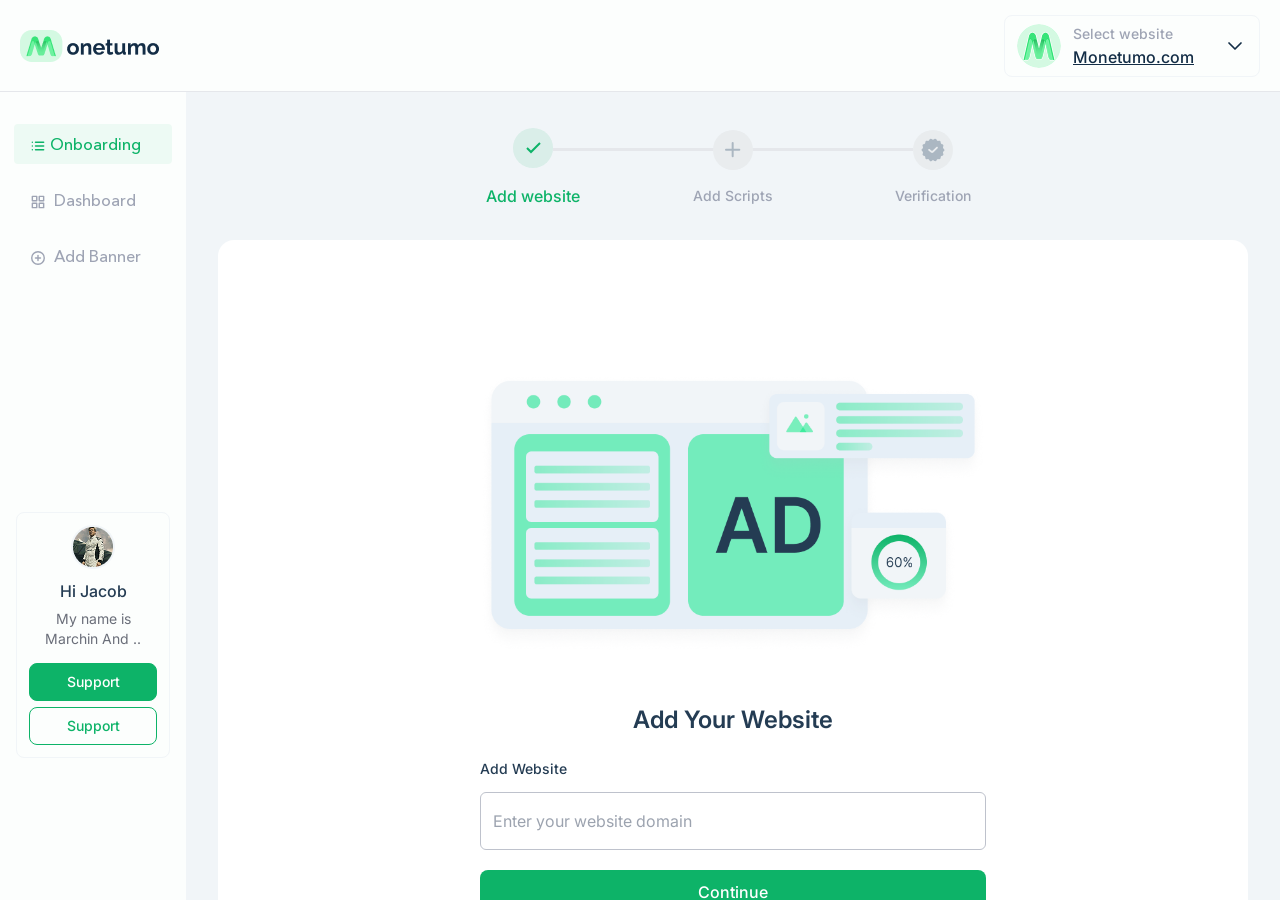
==== commit 06553c9d: "updated" ====
--- a/src/add-website.html
+++ b/src/add-website.html
@@ -331,11 +331,11 @@
         </div>
 
         <!-- Menu Links -->
-        <nav class="pt-8 pb-4 h-full relative">
+         <nav class="pt-8 pb-4 h-full relative">
           <div class="flex flex-col space-y-3">
             <a
               href="#"
-              class="block text-base text-[#0DB368] hover:text-[#9EA4B4] group px-4 py-2 rounded-[4px] bg-[rgb(13_179_104_/_6%)]"
+              class="block text-lg text-[#0DB368] hover:text-[#9EA4B4] group px-4 py-2 rounded-[4px] bg-[rgb(13_179_104_/_6%)]"
               ><svg
                 xmlns="http://www.w3.org/2000/svg"
                 viewBox="0 0 16 17"
@@ -382,7 +382,7 @@
             >
             <a
               href="#"
-              class="block text-lg hover:text-base text-[#9EA4B4] hover:text-[#0DB368] group px-4 py-2 rounded-[4px] hover:bg-[rgb(13_179_104_/_6%)]"
+              class="block text-lg  text-[#9EA4B4] hover:text-[#0DB368] group px-4 py-2 rounded-[4px] hover:bg-[rgb(13_179_104_/_6%)]"
             >
               <svg
                 xmlns="http://www.w3.org/2000/svg"
@@ -419,7 +419,7 @@
             >
             <a
               href="#"
-              class="block text-lg hover:text-base text-[#9EA4B4] hover:text-[#0DB368] group px-4 py-2 rounded-[4px] hover:bg-[rgb(13_179_104_/_6%)]"
+              class="block text-lg  text-[#9EA4B4] hover:text-[#0DB368] group px-4 py-2 rounded-[4px] hover:bg-[rgb(13_179_104_/_6%)]"
             >
               <svg
                 xmlns="http://www.w3.org/2000/svg"
@@ -496,7 +496,7 @@
           <div class="flex flex-col space-y-4">
             <a
               href="#"
-              class="block text-base text-[#0DB368] hover:text-[#9EA4B4] group px-4 py-2 rounded-[4px] bg-[rgb(13_179_104_/_6%)]"
+              class="block text-base text-[#0DB368] hover:text-[#0DB368] group px-4 py-2 rounded-[4px] bg-[rgb(13_179_104_/_6%)]"
               ><svg
                 xmlns="http://www.w3.org/2000/svg"
                 viewBox="0 0 16 17"
@@ -543,7 +543,7 @@
             >
             <a
               href="#"
-              class="block text-lg hover:text-base text-[#9EA4B4] hover:text-[#0DB368] group px-4 py-2 rounded-[4px] hover:bg-[rgb(13_179_104_/_6%)]"
+              class="block text-base text-[#9EA4B4] hover:text-[#0DB368] group px-4 py-2 rounded-[4px] hover:bg-[rgb(13_179_104_/_6%)]"
             >
               <svg
                 xmlns="http://www.w3.org/2000/svg"
@@ -580,7 +580,7 @@
             >
             <a
               href="#"
-              class="block text-lg hover:text-base text-[#9EA4B4] hover:text-[#0DB368] group px-4 py-2 rounded-[4px] hover:bg-[rgb(13_179_104_/_6%)]"
+              class="block text-base text-[#9EA4B4] hover:text-[#0DB368] group px-4 py-2 rounded-[4px] hover:bg-[rgb(13_179_104_/_6%)]"
             >
               <svg
                 xmlns="http://www.w3.org/2000/svg"
--- a/src/output.css
+++ b/src/output.css
@@ -606,6 +606,10 @@
   bottom: 1rem;
 }
 
+.bottom-5 {
+  bottom: 1.25rem;
+}
+
 .bottom-\[142px\] {
   bottom: 142px;
 }
@@ -636,6 +640,10 @@
 
 .right-3 {
   right: 0.75rem;
+}
+
+.right-5 {
+  right: 1.25rem;
 }
 
 .right-\[20\%\] {
@@ -1034,15 +1042,15 @@
   width: 95%;
 }
 
-.w-full {
-  width: 100%;
-}
-
 .w-fit {
   width: -moz-fit-content;
   width: fit-content;
 }
 
+.w-full {
+  width: 100%;
+}
+
 .min-w-8 {
   min-width: 2rem;
 }
@@ -1087,6 +1095,10 @@
   max-width: 256px;
 }
 
+.max-w-\[300px\] {
+  max-width: 300px;
+}
+
 .max-w-\[352px\] {
   max-width: 352px;
 }
@@ -1177,14 +1189,6 @@
 
 .max-w-full {
   max-width: 100%;
-}
-
-.max-w-md {
-  max-width: 28rem;
-}
-
-.max-w-\[300px\] {
-  max-width: 300px;
 }
 
 .flex-1 {
@@ -1546,6 +1550,11 @@
   border-color: rgb(190 194 204 / var(--tw-border-opacity));
 }
 
+.border-\[\#E6EFF7\] {
+  --tw-border-opacity: 1;
+  border-color: rgb(230 239 247 / var(--tw-border-opacity));
+}
+
 .border-\[\#E6EFF7\]\/70 {
   border-color: rgb(230 239 247 / 0.7);
 }
@@ -1558,11 +1567,6 @@
 .border-gray-200 {
   --tw-border-opacity: 1;
   border-color: rgb(229 231 235 / var(--tw-border-opacity));
-}
-
-.border-\[\#E6EFF7\] {
-  --tw-border-opacity: 1;
-  border-color: rgb(230 239 247 / var(--tw-border-opacity));
 }
 
 .border-y-\[\#C1C7CD\] {
@@ -1625,6 +1629,11 @@
   background-color: rgb(158 164 180 / 0.1);
 }
 
+.bg-\[\#BEC2CC\] {
+  --tw-bg-opacity: 1;
+  background-color: rgb(190 194 204 / var(--tw-bg-opacity));
+}
+
 .bg-\[\#CBF8E8\] {
   --tw-bg-opacity: 1;
   background-color: rgb(203 248 232 / var(--tw-bg-opacity));
@@ -1640,6 +1649,11 @@
   background-color: rgb(229 231 235 / var(--tw-bg-opacity));
 }
 
+.bg-\[\#E6EFF7\] {
+  --tw-bg-opacity: 1;
+  background-color: rgb(230 239 247 / var(--tw-bg-opacity));
+}
+
 .bg-\[\#E9ECEE\] {
   --tw-bg-opacity: 1;
   background-color: rgb(233 236 238 / var(--tw-bg-opacity));
@@ -1702,20 +1716,6 @@
 .bg-white-1 {
   --tw-bg-opacity: 1;
   background-color: rgb(255 255 255 / var(--tw-bg-opacity));
-}
-
-.bg-gray-50 {
-  --tw-bg-opacity: 1;
-  background-color: rgb(249 250 251 / var(--tw-bg-opacity));
-}
-
-.bg-\[\#E6EFF7\] {
-  --tw-bg-opacity: 1;
-  background-color: rgb(230 239 247 / var(--tw-bg-opacity));
-}
-
-.bg-\[E6EFF7\] {
-  background-color: E6EFF7;
 }
 
 .bg-\[url\(\'\.\/images\/smart\.png\'\)\] {
@@ -1764,6 +1764,10 @@
   stroke: #9EA4B4;
 }
 
+.p-1 {
+  padding: 0.25rem;
+}
+
 .p-2 {
   padding: 0.5rem;
 }
@@ -1790,10 +1794,6 @@
 
 .p-\[1px\] {
   padding: 1px;
-}
-
-.p-1 {
-  padding: 0.25rem;
 }
 
 .px-12 {
@@ -1969,6 +1969,10 @@
   padding-left: 1.5rem;
 }
 
+.pr-12 {
+  padding-right: 3rem;
+}
+
 .pr-3 {
   padding-right: 0.75rem;
 }
@@ -2015,10 +2019,6 @@
 
 .pt-\[92px\] {
   padding-top: 92px;
-}
-
-.pr-12 {
-  padding-right: 3rem;
 }
 
 .text-left {
@@ -2142,6 +2142,11 @@
   letter-spacing: 1px;
 }
 
+.\!text-\[\#243C53\] {
+  --tw-text-opacity: 1 !important;
+  color: rgb(36 60 83 / var(--tw-text-opacity)) !important;
+}
+
 .text-\[\#00E980\] {
   --tw-text-opacity: 1;
   color: rgb(0 233 128 / var(--tw-text-opacity));
@@ -2227,17 +2232,17 @@
   color: rgb(17 24 39 / var(--tw-text-opacity));
 }
 
-.text-\[\#0\] {
-  color: #0;
-}
-
-.\!text-\[\#243C53\] {
-  --tw-text-opacity: 1 !important;
-  color: rgb(36 60 83 / var(--tw-text-opacity)) !important;
+.text-red-500 {
+  --tw-text-opacity: 1;
+  color: rgb(239 68 68 / var(--tw-text-opacity));
 }
 
 .underline {
   text-decoration-line: underline;
+}
+
+.underline-offset-4 {
+  text-underline-offset: 4px;
 }
 
 .opacity-0 {
@@ -2251,6 +2256,12 @@
 .shadow-lg {
   --tw-shadow: 0 10px 15px -3px rgb(0 0 0 / 0.1), 0 4px 6px -4px rgb(0 0 0 / 0.1);
   --tw-shadow-colored: 0 10px 15px -3px var(--tw-shadow-color), 0 4px 6px -4px var(--tw-shadow-color);
+  box-shadow: var(--tw-ring-offset-shadow, 0 0 #0000), var(--tw-ring-shadow, 0 0 #0000), var(--tw-shadow);
+}
+
+.shadow-md {
+  --tw-shadow: 0 4px 6px -1px rgb(0 0 0 / 0.1), 0 2px 4px -2px rgb(0 0 0 / 0.1);
+  --tw-shadow-colored: 0 4px 6px -1px var(--tw-shadow-color), 0 2px 4px -2px var(--tw-shadow-color);
   box-shadow: var(--tw-ring-offset-shadow, 0 0 #0000), var(--tw-ring-shadow, 0 0 #0000), var(--tw-shadow);
 }
 
@@ -2282,6 +2293,12 @@
 
 .transition-colors {
   transition-property: color, background-color, border-color, text-decoration-color, fill, stroke;
+  transition-timing-function: cubic-bezier(0.4, 0, 0.2, 1);
+  transition-duration: 150ms;
+}
+
+.transition-opacity {
+  transition-property: opacity;
   transition-timing-function: cubic-bezier(0.4, 0, 0.2, 1);
   transition-duration: 150ms;
 }
@@ -2429,8 +2446,9 @@
   color: rgb(190 194 204 / var(--tw-text-opacity));
 }
 
-.hover\:bg-\[\#00000\]:hover {
-  background-color: #00000;
+.hover\:bg-\[\#000000\]:hover {
+  --tw-bg-opacity: 1;
+  background-color: rgb(0 0 0 / var(--tw-bg-opacity));
 }
 
 .hover\:bg-\[\#00E980\]:hover {
@@ -2476,18 +2494,8 @@
   background-color: rgb(22 163 74 / var(--tw-bg-opacity));
 }
 
-.hover\:bg-\[\#000000\]:hover {
-  --tw-bg-opacity: 1;
-  background-color: rgb(0 0 0 / var(--tw-bg-opacity));
-}
-
 .hover\:bg-opacity-60:hover {
   --tw-bg-opacity: 0.6;
-}
-
-.hover\:text-base:hover {
-  font-size: 1rem;
-  line-height: 1.5rem;
 }
 
 .hover\:text-\[\#00E980\]:hover {
@@ -2763,12 +2771,12 @@
     gap: 1rem;
   }
 
+  .md\:gap-6 {
+    gap: 1.5rem;
+  }
+
   .md\:gap-8 {
     gap: 2rem;
-  }
-
-  .md\:gap-6 {
-    gap: 1.5rem;
   }
 
   .md\:space-y-5 > :not([hidden]) ~ :not([hidden]) {
